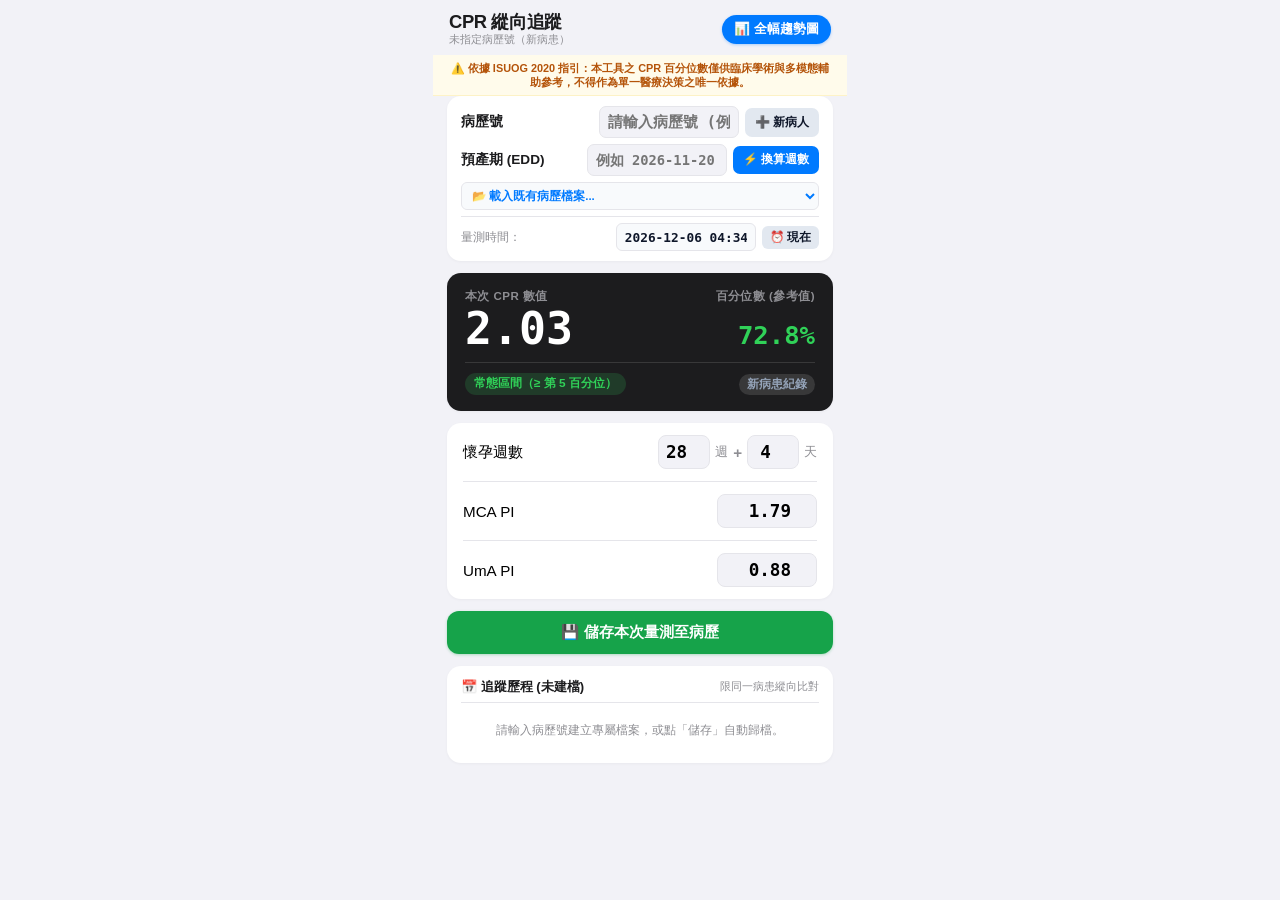
==== index.html @ 987f01dd "feat(core): v0.3.2 完成 Codex QC 重大修復、135 項單元測試、獨立 bundle 與預產期換算防護" ====
<!DOCTYPE html>
<html lang="zh-TW">
<head>
  <meta charset="UTF-8" />
  <meta name="viewport" content="width=device-width, initial-scale=1.0, maximum-scale=1.0, user-scalable=no, viewport-fit=cover" />
  <title>胎兒 CPR 縱向追蹤計算器</title>
  <link rel="stylesheet" href="styles.css" />
</head>
<body class="mode-portrait">
  <!-- 即時 Toast 提示彈窗 (支援各裝置與無阻斷視覺回饋) -->
  <div id="app-toast" class="app-toast hidden"></div>

  <!-- =========================================================================
       模式一：直屏模式 (Portrait Mode) - 嚴格病患隔離、單手輸入與歷程清單
       ========================================================================= -->
  <div id="container-portrait" class="view-container portrait-view">
    <!-- 頂部導航列 -->
    <header class="ios-nav-bar">
      <div class="nav-content">
        <div>
          <h1 class="nav-title">CPR 縱向追蹤</h1>
          <span class="nav-patient-indicator" id="nav-patient-indicator">未指定病歷號（新病患）</span>
        </div>
        <button type="button" id="btn-toggle-to-chart" class="nav-chart-btn" title="查看全螢幕多點趨勢圖表">
          📊 全幅趨勢圖
        </button>
      </div>
    </header>

    <!-- 臨床研究用途與多模態評估聲明 (ISUOG 2020 FGR Guideline) -->
    <div class="clinical-disclaimer-banner">
      ⚠️ 依據 ISUOG 2020 指引：本工具之 CPR 百分位數僅供臨床學術與多模態輔助參考，不得作為單一醫療決策之唯一依據。
    </div>

    <main class="portrait-body">
      <!-- 1. 病歷號管理與預產期 (Patient Profile Card) -->
      <section class="ios-card patient-card">
        <div class="patient-row">
          <label class="patient-label" for="input-patient-mrn">病歷號</label>
          <div class="patient-input-wrap">
            <input type="text" id="input-patient-mrn" value="" placeholder="請輸入病歷號 (例如 A1234)" class="mrn-input" autocomplete="off" />
            <button type="button" id="btn-new-patient" class="btn-new-patient-action" title="建立新病患 / 清空欄位">
              ➕ 新病人
            </button>
          </div>
        </div>
        <div id="notice-patient" class="field-error-msg hidden" style="color: #0284c7; padding: 4px 6px; font-weight: 500;"></div>

        <!-- 預產期 (EDD / EDC) -->
        <div class="patient-row">
          <label class="patient-label" for="input-patient-edd">預產期 (EDD)</label>
          <div class="patient-input-wrap">
            <input type="text" id="input-patient-edd" placeholder="例如 2026-11-20 或 11/20" class="edd-input" autocomplete="off" />
            <button type="button" id="btn-calc-ga" class="btn-calc-ga-action" title="由預產期立即換算週數">⚡ 換算週數</button>
          </div>
        </div>

        <div class="patient-switch-row">
          <select id="select-recent-patients" class="recent-select-full" title="載入既有病患歷史檔案">
            <option value="">📂 載入既有病歷檔案...</option>
          </select>
        </div>

        <div class="patient-time-row">
          <label class="time-label" for="input-measurement-time">量測時間：</label>
          <div class="time-input-wrap">
            <input type="text" id="input-measurement-time" value="" placeholder="YYYY-MM-DD HH:mm" class="time-input" />
            <button type="button" id="btn-now-time" class="btn-time-now" title="填入當前時間">⏰ 現在</button>
          </div>
        </div>
      </section>

      <!-- 2. 當次 CPR 核心結果大卡片 (嚴格限「同病患」比對) -->
      <section class="ios-card result-hero-card">
        <div class="hero-cpr-header">
          <span class="hero-label">本次 CPR 數值</span>
          <span class="hero-label">百分位數 (參考值)</span>
        </div>

        <div class="hero-numbers-row">
          <div class="hero-cpr-val" id="display-cpr-num">2.03</div>
          <div class="hero-centile-val" id="display-cpr-centile">72.8%</div>
        </div>

        <div class="hero-footer-row">
          <span id="display-cpr-status-badge" class="ios-badge badge-normal">
            常態區間 (≥ 第 5 百分位)
          </span>
          <!-- 嚴格同病患歷史比對徽章 -->
          <span id="display-trend-badge" class="trend-badge badge-stable">
            新病患（無對比）
          </span>
        </div>
      </section>

      <!-- 3. 單手 3 欄輸入格 (Fail-Closed 嚴格驗證) -->
      <section class="ios-card inputs-card">
        <!-- 懷孕週數 -->
        <div class="ios-list-row">
          <div class="ga-label-wrap">
            <label class="row-label">懷孕週數</label>
            <span id="ga-auto-badge" class="ga-auto-badge hidden">由預產期推算</span>
            <span id="error-ga" class="field-error-msg hidden"></span>
          </div>
          <div class="ga-input-cluster">
            <input type="number" id="input-ga-weeks" value="28" min="20" max="42" step="1" inputmode="numeric" class="ga-num-input" />
            <span class="ga-unit">週</span>
            <span class="ga-plus">+</span>
            <input type="number" id="input-ga-days" value="4" min="0" max="6" step="1" inputmode="numeric" class="ga-num-input" />
            <span class="ga-unit">天</span>
          </div>
        </div>

        <!-- MCA PI -->
        <div class="ios-list-row">
          <div class="ga-label-wrap">
            <label class="row-label" for="input-mca-pi">MCA PI</label>
            <span id="error-mca" class="field-error-msg hidden"></span>
          </div>
          <input type="number" id="input-mca-pi" value="1.79" step="0.01" min="0.1" max="5.0" inputmode="decimal" class="row-single-input" placeholder="例如 1.79" />
        </div>

        <!-- UmA PI -->
        <div class="ios-list-row last-row">
          <div class="ga-label-wrap">
            <label class="row-label" for="input-uma-pi">UmA PI</label>
            <span id="error-uma" class="field-error-msg hidden"></span>
          </div>
          <input type="number" id="input-uma-pi" value="0.88" step="0.01" min="0.1" max="5.0" inputmode="decimal" class="row-single-input" placeholder="例如 0.88" />
        </div>
      </section>

      <!-- 4. 儲存按鈕組 -->
      <div class="action-btn-group">
        <button type="button" id="btn-save-measurement" class="btn-save-record">
          💾 儲存本次量測至病歷
        </button>
      </div>

      <!-- 5. 該病患歷史追蹤歷程 (Timeline History) -->
      <section class="ios-card history-card" id="card-history">
        <div class="history-header">
          <span class="history-title" id="history-header-title">📅 追蹤歷程 (0 次測量)</span>
          <span class="history-sub">限同一病患縱向比對</span>
        </div>
        <div id="history-list-mount" class="history-list">
          <div class="history-empty">目前為新病患，尚未有已儲存紀錄。</div>
        </div>
      </section>
    </main>
  </div>

  <!-- =========================================================================
       模式二：橫屏模式 (Landscape Mode) - 全幅多時點 CPR 趨勢折線圖
       ========================================================================= -->
  <div id="container-landscape" class="view-container landscape-view">
    <!-- 橫屏頂部控制列 -->
    <header class="landscape-header">
      <div class="ls-patient-badge">
        <span class="ls-dot-indicator" id="ls-status-dot"></span>
        <span id="ls-patient-summary">單次測量落點</span>
      </div>

      <div class="ls-trend-summary" id="ls-trend-text">
        單次測量模式
      </div>

      <button type="button" id="btn-back-to-input" class="ls-back-btn">
        ↺ 返回輸入
      </button>
    </header>

    <!-- 橫屏全螢幕多時點趨勢圖表畫布 -->
    <div id="landscape-chart-mount" class="landscape-chart-container"></div>
  </div>

  <!-- =========================================================================
       iOS 鍵盤專屬工具列 (Keyboard Accessory Toolbar)
       ========================================================================= -->
  <div id="ios-kb-toolbar" class="ios-kb-toolbar hidden">
    <div class="kb-toolbar-left">
      <span class="kb-current-label" id="kb-current-label">輸入中...</span>
    </div>
    <div class="kb-toolbar-right">
      <button type="button" id="btn-kb-next" class="kb-action-btn">下一格 ➔</button>
      <button type="button" id="btn-kb-done" class="kb-done-btn">完成 ✕</button>
    </div>
  </div>

  <!-- 獨立自包含腳本 (免除 file:// 協定下的 WebKit CORS 限制，保證按鈕與事件 100% 響應) -->
  <script src="app.bundle.js"></script>
</body>
</html>
---- styles.css ----
/* ==========================================================================
   v0.3 Stylesheet: Longitudinal Tracking (Patient MRN + Trajectory Trendline)
   Apple iOS Inset Grouped design system + Medical Ultrasound Dark Mode
   ========================================================================== */

:root {
  --ios-bg: #f2f2f7;
  --ios-card-bg: #ffffff;
  --ios-separator: #e5e5ea;
  --ios-text-primary: #000000;
  --ios-text-secondary: #8e8e93;
  --ios-blue: #007aff;
  --ios-green: #34c759;
  --ios-red: #ff3b30;
  --ios-amber: #ff9500;
  --ios-font: -apple-system, BlinkMacSystemFont, "SF Pro Text", "PingFang TC", "Helvetica Neue", sans-serif;
  --ios-mono: "SF Mono", ui-monospace, Menlo, Monaco, monospace;
}

*, *::before, *::after {
  box-sizing: border-box;
  margin: 0;
  padding: 0;
  -webkit-tap-highlight-color: transparent;
}

html, body {
  width: 100%;
  height: 100%;
  font-family: var(--ios-font);
  -webkit-font-smoothing: antialiased;
}

/* 模式控制 */
body.mode-portrait {
  background-color: var(--ios-bg);
  color: var(--ios-text-primary);
  overflow-y: auto;
}

body.mode-portrait .portrait-view {
  display: flex;
}

body.mode-portrait .landscape-view {
  display: none !important;
}

body.mode-landscape {
  background-color: #000000;
  color: #ffffff;
  overflow: hidden;
}

body.mode-landscape .portrait-view {
  display: none !important;
}

body.mode-landscape .landscape-view {
  display: flex;
}

@media (orientation: landscape) and (max-height: 520px) {
  .portrait-view {
    display: none !important;
  }
  .landscape-view {
    display: flex !important;
  }
  body {
    background-color: #000000 !important;
    overflow: hidden !important;
  }
}

/* ==========================================================================
   直屏模式 (Portrait View)
   ========================================================================= */

.portrait-view {
  width: 100%;
  max-width: 414px;
  margin: 0 auto;
  min-height: 100vh;
  flex-direction: column;
  padding-bottom: 36px;
}

.ios-nav-bar {
  padding: 12px 16px 8px;
  background-color: var(--ios-bg);
  flex-shrink: 0;
}

.nav-content {
  display: flex;
  align-items: center;
  justify-content: space-between;
}

.nav-title {
  font-size: 1.15rem;
  font-weight: 700;
  letter-spacing: -0.02em;
  color: #1c1c1e;
  line-height: 1.1;
}

.nav-patient-indicator {
  font-size: 0.68rem;
  display: block;
  margin-top: 1px;
}

.nav-patient-indicator.text-muted {
  color: #8e8e93;
}

.nav-patient-indicator.text-active {
  color: #007aff;
  font-weight: 700;
}

.nav-chart-btn {
  background: #007aff;
  color: #ffffff;
  font-size: 0.8rem;
  font-weight: 600;
  padding: 6px 12px;
  border-radius: 9999px;
  border: none;
  cursor: pointer;
  box-shadow: 0 1px 3px rgba(0, 122, 255, 0.3);
}

.portrait-body {
  flex: 1;
  padding: 0 14px 20px;
  display: flex;
  flex-direction: column;
  gap: 12px;
}

.ios-card {
  background: var(--ios-card-bg);
  border-radius: 14px;
  box-shadow: 0 1px 3px rgba(0, 0, 0, 0.04);
  overflow: hidden;
}

/* 1. 病歷號與時間卡片 */
.patient-card {
  padding: 10px 14px;
  display: flex;
  flex-direction: column;
  gap: 6px;
}

.patient-row {
  display: flex;
  align-items: center;
  justify-content: space-between;
  gap: 8px;
}

.patient-label {
  font-size: 0.85rem;
  font-weight: 600;
  color: #1c1c1e;
  white-space: nowrap;
}

.patient-input-wrap {
  display: flex;
  align-items: center;
  gap: 6px;
  flex: 1;
  justify-content: flex-end;
}

.mrn-input {
  flex: 1;
  max-width: 140px;
  height: 32px;
  padding: 0 8px;
  font-size: 0.95rem;
  font-weight: 700;
  font-family: var(--ios-mono);
  background: #f2f2f7;
  border: 1px solid var(--ios-separator);
  border-radius: 7px;
  color: #000000;
  text-transform: uppercase;
}

.edd-input {
  width: 140px;
  height: 32px;
  padding: 0 8px;
  font-size: 0.86rem;
  font-weight: 600;
  font-family: var(--ios-mono);
  background: #f2f2f7;
  border: 1px solid var(--ios-separator);
  border-radius: 7px;
  color: #0f172a;
}

.edd-input:focus {
  outline: none;
  background: #ffffff;
  border-color: var(--ios-blue);
}

.btn-new-patient-action {
  background: #e2e8f0;
  border: none;
  color: #0f172a;
  font-size: 0.76rem;
  font-weight: 700;
  padding: 6px 10px;
  border-radius: 7px;
  cursor: pointer;
  white-space: nowrap;
}

.btn-new-patient-action:hover {
  background: #cbd5e1;
}

.btn-calc-ga-action {
  background: var(--ios-blue);
  color: #ffffff;
  border: none;
  font-size: 0.74rem;
  font-weight: 700;
  padding: 6px 10px;
  border-radius: 7px;
  cursor: pointer;
  white-space: nowrap;
}

.btn-calc-ga-action:hover {
  background: #0062cc;
}

.patient-switch-row {
  display: flex;
  width: 100%;
}

.recent-select-full {
  width: 100%;
  height: 28px;
  padding: 0 6px;
  font-size: 0.72rem;
  font-weight: 600;
  background: #f8fafc;
  border: 1px solid var(--ios-separator);
  border-radius: 6px;
  color: #007aff;
  cursor: pointer;
}

.patient-time-row {
  display: flex;
  align-items: center;
  justify-content: space-between;
  font-size: 0.75rem;
  color: var(--ios-text-secondary);
  border-top: 0.5px solid var(--ios-separator);
  padding-top: 6px;
  gap: 8px;
}

.time-input-wrap {
  display: flex;
  align-items: center;
  gap: 6px;
}

.time-input {
  width: 140px;
  height: 28px;
  padding: 0 8px;
  font-size: 0.8rem;
  font-weight: 600;
  font-family: var(--ios-mono);
  background: #f8fafc;
  border: 1px solid var(--ios-separator);
  border-radius: 6px;
  color: #0f172a;
}

.time-input:focus {
  outline: none;
  background: #ffffff;
  border-color: var(--ios-blue);
}

.btn-time-now {
  background: #e2e8f0;
  border: none;
  color: #0f172a;
  font-size: 0.72rem;
  font-weight: 700;
  padding: 4px 8px;
  border-radius: 6px;
  cursor: pointer;
}

.btn-time-now:hover {
  background: #cbd5e1;
}

/* 2. CPR 結果大卡片 */
.result-hero-card {
  background: #1c1c1e;
  color: #ffffff;
  padding: 16px 18px;
}

.hero-cpr-header {
  display: flex;
  justify-content: space-between;
  margin-bottom: 3px;
}

.hero-label {
  font-size: 0.72rem;
  text-transform: uppercase;
  color: #8e8e93;
  font-weight: 600;
  letter-spacing: 0.04em;
}

.hero-numbers-row {
  display: flex;
  justify-content: space-between;
  align-items: baseline;
}

.hero-cpr-val {
  font-size: 2.8rem;
  font-weight: 800;
  font-family: var(--ios-mono);
  line-height: 1.0;
  color: #ffffff;
}

.hero-centile-val {
  font-size: 1.6rem;
  font-weight: 700;
  font-family: var(--ios-mono);
  color: #30d158;
}

.hero-footer-row {
  display: flex;
  align-items: center;
  justify-content: space-between;
  margin-top: 10px;
  padding-top: 10px;
  border-top: 1px solid rgba(255, 255, 255, 0.12);
}

.ios-badge {
  font-size: 0.74rem;
  font-weight: 700;
  padding: 3px 9px;
  border-radius: 9999px;
  display: inline-flex;
  align-items: center;
  gap: 4px;
}

.badge-normal {
  background: rgba(52, 199, 89, 0.18);
  color: #30d158;
}

.badge-abnormal {
  background: rgba(255, 69, 58, 0.22);
  color: #ff453a;
}

/* 趨勢分析徽章 */
.trend-badge {
  font-size: 0.72rem;
  font-weight: 700;
  padding: 3px 8px;
  border-radius: 9999px;
  display: inline-flex;
  align-items: center;
  gap: 4px;
}

.badge-stable {
  background: rgba(255, 255, 255, 0.12);
  color: #94a3b8;
}

.badge-up {
  background: rgba(56, 189, 248, 0.2);
  color: #38bdf8;
}

.badge-warning {
  background: rgba(255, 149, 0, 0.2);
  color: #ff9f0a;
}

.badge-danger {
  background: rgba(255, 69, 58, 0.3);
  color: #ff453a;
}

/* 3. 單手輸入列表 */
.inputs-card {
  padding: 0 16px;
}

.ios-list-row {
  display: flex;
  align-items: center;
  justify-content: space-between;
  padding: 12px 0;
  border-bottom: 0.5px solid var(--ios-separator);
  min-height: 48px;
}

.ios-list-row.last-row {
  border-bottom: none;
}

.ga-label-wrap {
  display: flex;
  flex-direction: column;
  gap: 2px;
  flex: 1;
}

.row-label {
  font-size: 0.95rem;
  font-weight: 500;
  color: #000000;
}

.ga-auto-badge {
  font-size: 0.68rem;
  font-weight: 700;
  color: var(--ios-blue);
  font-family: var(--ios-mono);
}

.ga-auto-badge.hidden {
  display: none !important;
}

.ga-input-cluster {
  display: flex;
  align-items: center;
  gap: 5px;
}

.ga-num-input {
  width: 52px;
  height: 34px;
  text-align: center;
  font-size: 1.1rem;
  font-weight: 700;
  font-family: var(--ios-mono);
  background: #f2f2f7;
  border: 1px solid var(--ios-separator);
  border-radius: 8px;
  color: #000000;
}

.ga-unit {
  font-size: 0.82rem;
  color: var(--ios-text-secondary);
}

.ga-plus {
  font-size: 0.95rem;
  font-weight: 700;
  color: var(--ios-text-secondary);
}

.row-single-input {
  width: 100px;
  height: 34px;
  text-align: right;
  padding: 0 10px;
  font-size: 1.1rem;
  font-weight: 700;
  font-family: var(--ios-mono);
  background: #f2f2f7;
  border: 1px solid var(--ios-separator);
  border-radius: 8px;
  color: #000000;
}

.ga-num-input:focus,
.row-single-input:focus,
.mrn-input:focus {
  outline: none;
  background: #ffffff;
  border-color: var(--ios-blue);
  box-shadow: 0 0 0 2px rgba(0, 122, 255, 0.25);
}

/* 4. 儲存按鈕組 */
.action-btn-group {
  display: flex;
  gap: 8px;
}

.btn-save-record {
  flex: 1;
  padding: 12px;
  background: #16a34a;
  color: #ffffff;
  font-size: 0.92rem;
  font-weight: 700;
  border: none;
  border-radius: 12px;
  cursor: pointer;
  transition: background 0.15s;
  box-shadow: 0 1px 3px rgba(22, 163, 74, 0.3);
}

.btn-save-record:hover {
  background: #15803d;
}

/* 5. 歷程紀錄卡片 */
.history-card {
  padding: 12px 14px;
}

.history-header {
  display: flex;
  justify-content: space-between;
  align-items: center;
  margin-bottom: 8px;
  border-bottom: 0.5px solid var(--ios-separator);
  padding-bottom: 6px;
}

.history-title {
  font-size: 0.82rem;
  font-weight: 700;
  color: #1c1c1e;
}

.history-sub {
  font-size: 0.68rem;
  color: var(--ios-text-secondary);
}

.history-list {
  display: flex;
  flex-direction: column;
  gap: 6px;
}

.history-empty {
  font-size: 0.74rem;
  color: var(--ios-text-secondary);
  text-align: center;
  padding: 12px 0;
}

.history-item {
  display: flex;
  align-items: center;
  justify-content: space-between;
  background: #f8fafc;
  padding: 8px 10px;
  border-radius: 8px;
  border: 1px solid var(--ios-separator);
}

.history-item-left {
  display: flex;
  flex-direction: column;
  gap: 2px;
}

.history-badge {
  font-size: 0.66rem;
  font-weight: 700;
  padding: 1px 5px;
  border-radius: 4px;
  width: fit-content;
}

.history-ga {
  font-size: 0.85rem;
  font-weight: 700;
  color: #0f172a;
  font-family: var(--ios-mono);
}

.history-time {
  font-size: 0.65rem;
  color: #94a3b8;
}

.history-item-right {
  display: flex;
  align-items: center;
  gap: 8px;
}

.history-cpr {
  font-size: 0.85rem;
  font-family: var(--ios-mono);
}

.history-centile {
  font-size: 0.82rem;
  font-weight: 700;
  font-family: var(--ios-mono);
}

.text-rose {
  color: #ff3b30;
}

.text-emerald {
  color: #34c759;
}

.btn-del-rec {
  background: none;
  border: none;
  color: #94a3b8;
  font-size: 0.85rem;
  cursor: pointer;
  padding: 2px 4px;
}

.btn-del-rec:hover {
  color: #ff3b30;
}

/* ==========================================================================
   橫屏模式 (Landscape View) - 全幅多時點趨勢折線圖
   ========================================================================= */

.landscape-view {
  width: 100%;
  height: 100vh;
  flex-direction: column;
  background-color: #050811;
  padding: 8px 14px 10px;
}

.landscape-header {
  display: flex;
  align-items: center;
  justify-content: space-between;
  padding-bottom: 6px;
  flex-shrink: 0;
  border-bottom: 1px solid #1e293b;
}

.ls-patient-badge {
  display: flex;
  align-items: center;
  gap: 6px;
  font-size: 0.85rem;
  font-weight: 700;
  font-family: var(--ios-mono);
  color: #ffffff;
  background: #1e293b;
  padding: 4px 10px;
  border-radius: 9999px;
}

.ls-dot-indicator {
  width: 8px;
  height: 8px;
  border-radius: 50%;
}

.dot-normal {
  background: #34c759;
  box-shadow: 0 0 6px #34c759;
}

.dot-abnormal {
  background: #ff3b30;
  box-shadow: 0 0 6px #ff3b30;
}

.ls-trend-summary {
  font-size: 0.8rem;
  color: #cbd5e1;
  font-family: var(--ios-mono);
}

.ls-back-btn {
  background: #1e293b;
  color: #38bdf8;
  border: 1px solid #334155;
  font-size: 0.78rem;
  font-weight: 600;
  padding: 5px 12px;
  border-radius: 8px;
  cursor: pointer;
}

.landscape-chart-container {
  flex: 1;
  display: flex;
  align-items: center;
  justify-content: center;
  min-height: 0;
  position: relative;
  touch-action: none;
}

.ls-svg {
  width: 100%;
  height: 100%;
  max-height: 90vh;
  cursor: crosshair;
}

/* ==========================================================================
   iOS 鍵盤專屬工具列 (浮動在鍵盤上方)
   ========================================================================== */
.ios-kb-toolbar {
  position: fixed;
  bottom: 0;
  left: 50%;
  transform: translateX(-50%);
  width: 100%;
  max-width: 414px;
  background: rgba(248, 250, 252, 0.96);
  backdrop-filter: blur(12px);
  -webkit-backdrop-filter: blur(12px);
  border-top: 1px solid var(--ios-separator);
  padding: 8px 14px;
  display: flex;
  align-items: center;
  justify-content: space-between;
  z-index: 999;
  box-shadow: 0 -2px 10px rgba(0, 0, 0, 0.08);
}

.ios-kb-toolbar.hidden {
  display: none !important;
}

.kb-current-label {
  font-size: 0.78rem;
  font-weight: 600;
  color: #64748b;
}

.kb-toolbar-right {
  display: flex;
  align-items: center;
  gap: 8px;
}

.kb-action-btn {
  background: #e2e8f0;
  color: #0f172a;
  font-size: 0.8rem;
  font-weight: 600;
  padding: 6px 12px;
  border-radius: 8px;
  border: none;
  cursor: pointer;
}

.kb-done-btn {
  background: var(--ios-blue);
  color: #ffffff;
  font-size: 0.8rem;
  font-weight: 700;
  padding: 6px 14px;
  border-radius: 8px;
  border: none;
  cursor: pointer;
}

/* 臨床研究用途聲明警示橫幅 (ISUOG 2020) */
.clinical-disclaimer-banner {
  background: #fffbeb;
  border-bottom: 1px solid #fef3c7;
  color: #b45309;
  font-size: 0.68rem;
  font-weight: 600;
  padding: 6px 14px;
  text-align: center;
  line-height: 1.3;
}

/* Fail-Closed 輸入錯誤警示樣式 */
.input-error {
  border-color: #ef4444 !important;
  background-color: #fef2f2 !important;
}

.field-error-msg {
  font-size: 0.72rem;
  color: #ef4444;
  font-weight: 600;
  margin-top: 3px;
  display: block;
}

.field-error-msg.hidden {
  display: none !important;
}

.btn-save:disabled,
.btn-save.btn-disabled {
  background: #94a3b8 !important;
  cursor: not-allowed !important;
  opacity: 0.6;
}

/* 展開詳細稽核紀錄面板 */
.record-detail-panel {
  background: #f8fafc;
  border: 1px dashed #cbd5e1;
  border-radius: 6px;
  padding: 8px 10px;
  margin-top: 6px;
  font-size: 0.72rem;
  color: #475569;
  display: flex;
  flex-direction: column;
  gap: 4px;
}

.record-detail-panel.hidden {
  display: none !important;
}

.btn-detail-toggle {
  background: none;
  border: none;
  color: #0284c7;
  font-size: 0.72rem;
  cursor: pointer;
  padding: 0;
  text-decoration: underline;
}

/* 即時 Toast 提示彈窗 (支援免阻斷視窗之直覺視覺回饋) */
.app-toast {
  position: fixed;
  top: 18px;
  left: 50%;
  transform: translateX(-50%);
  background: #0f172a;
  color: #ffffff;
  padding: 10px 20px;
  border-radius: 30px;
  font-size: 0.82rem;
  font-weight: 700;
  z-index: 10000;
  box-shadow: 0 10px 25px rgba(0, 0, 0, 0.3);
  display: flex;
  align-items: center;
  gap: 8px;
  transition: all 0.25s ease-in-out;
  pointer-events: none;
  max-width: 90%;
  text-align: center;
}

.app-toast.hidden {
  opacity: 0;
  transform: translate(-50%, -20px);
  pointer-events: none;
  display: none !important;
}

.app-toast.toast-success {
  background: #065f46;
  color: #ecfdf5;
  border: 1px solid #34d399;
}

.app-toast.toast-error {
  background: #991b1b;
  color: #fff1f2;
  border: 1px solid #f87171;
}

/* 換算成功時之輸入框閃爍高亮 */
@keyframes flashHighlight {
  0% { box-shadow: 0 0 0 0 rgba(34, 197, 94, 0.8); border-color: #22c55e; }
  50% { box-shadow: 0 0 0 6px rgba(34, 197, 94, 0.3); border-color: #22c55e; background-color: #f0fdf4; }
  100% { box-shadow: 0 0 0 0 rgba(34, 197, 94, 0); border-color: inherit; }
}

.highlight-flash {
  animation: flashHighlight 1.2s ease-out;
}
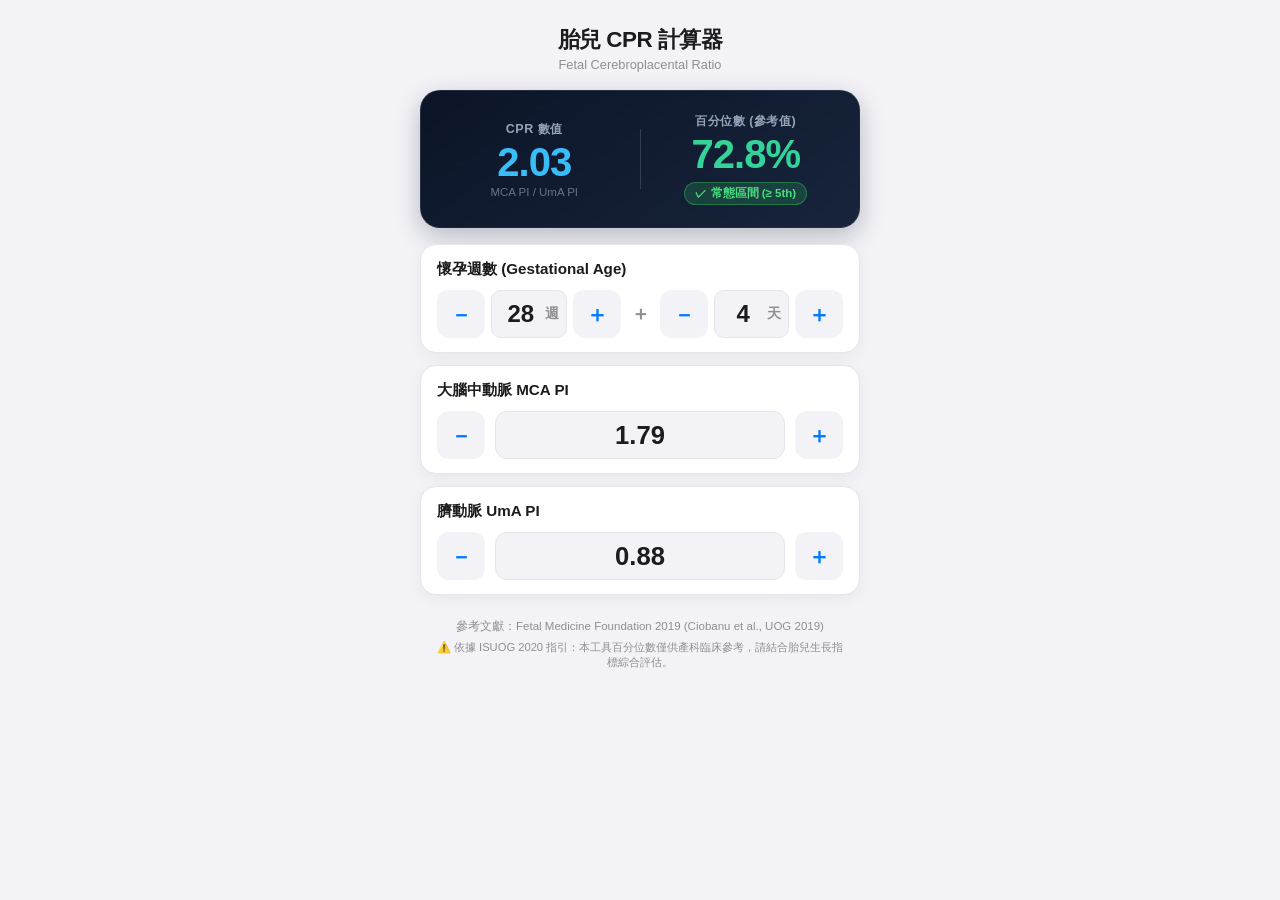
==== commit 654004d5: "feat(ios-minimal): 建立 iPhone 極簡版多普勒計算器（僅3輸入+雙輸出，移除病患儲存，支援觸控Stepper）" ====
--- a/index.html
+++ b/index.html
@@ -3,191 +3,107 @@
 <head>
   <meta charset="UTF-8" />
   <meta name="viewport" content="width=device-width, initial-scale=1.0, maximum-scale=1.0, user-scalable=no, viewport-fit=cover" />
-  <title>胎兒 CPR 縱向追蹤計算器</title>
+  <title>胎兒多普勒 CPR 計算器</title>
   <link rel="stylesheet" href="styles.css" />
 </head>
-<body class="mode-portrait">
-  <!-- 即時 Toast 提示彈窗 (支援各裝置與無阻斷視覺回饋) -->
-  <div id="app-toast" class="app-toast hidden"></div>
+<body class="ios-app-body">
 
-  <!-- =========================================================================
-       模式一：直屏模式 (Portrait Mode) - 嚴格病患隔離、單手輸入與歷程清單
-       ========================================================================= -->
-  <div id="container-portrait" class="view-container portrait-view">
-    <!-- 頂部導航列 -->
-    <header class="ios-nav-bar">
-      <div class="nav-content">
-        <div>
-          <h1 class="nav-title">CPR 縱向追蹤</h1>
-          <span class="nav-patient-indicator" id="nav-patient-indicator">未指定病歷號（新病患）</span>
-        </div>
-        <button type="button" id="btn-toggle-to-chart" class="nav-chart-btn" title="查看全螢幕多點趨勢圖表">
-          📊 全幅趨勢圖
-        </button>
-      </div>
+  <div class="app-container">
+    <!-- 頂部標題列 (iOS Navigation Bar) -->
+    <header class="ios-nav-header">
+      <h1 class="nav-title">胎兒 CPR 計算器</h1>
+      <span class="nav-subtitle">Fetal Cerebroplacental Ratio</span>
     </header>
 
-    <!-- 臨床研究用途與多模態評估聲明 (ISUOG 2020 FGR Guideline) -->
-    <div class="clinical-disclaimer-banner">
-      ⚠️ 依據 ISUOG 2020 指引：本工具之 CPR 百分位數僅供臨床學術與多模態輔助參考，不得作為單一醫療決策之唯一依據。
-    </div>
+    <!-- 1. 核心結果雙輸出卡片 (CPR 數值 ＆ 百分位數 %) -->
+    <section class="result-card">
+      <div class="result-col">
+        <span class="result-label">CPR 數值</span>
+        <div class="result-value" id="res-cpr-val">2.03</div>
+        <span class="result-formula">MCA PI / UmA PI</span>
+      </div>
 
-    <main class="portrait-body">
-      <!-- 1. 病歷號管理與預產期 (Patient Profile Card) -->
-      <section class="ios-card patient-card">
-        <div class="patient-row">
-          <label class="patient-label" for="input-patient-mrn">病歷號</label>
-          <div class="patient-input-wrap">
-            <input type="text" id="input-patient-mrn" value="" placeholder="請輸入病歷號 (例如 A1234)" class="mrn-input" autocomplete="off" />
-            <button type="button" id="btn-new-patient" class="btn-new-patient-action" title="建立新病患 / 清空欄位">
-              ➕ 新病人
-            </button>
+      <div class="result-divider"></div>
+
+      <div class="result-col">
+        <span class="result-label">百分位數 (參考值)</span>
+        <div class="result-value" id="res-centile-val">72.8%</div>
+        <span id="res-status-badge" class="status-badge badge-normal">常態區間 (≥ 5th)</span>
+      </div>
+    </section>
+
+    <!-- 2. 極簡 3 欄輸入卡片 -->
+    <main class="inputs-container">
+
+      <!-- 輸入項一：懷孕週數 (週 + 天) -->
+      <div class="input-card">
+        <div class="input-card-header">
+          <label class="input-title">懷孕週數 (Gestational Age)</label>
+          <span id="ga-feedback" class="feedback-text"></span>
+        </div>
+        
+        <div class="ga-stepper-row">
+          <!-- 週數控制 -->
+          <div class="ga-subgroup">
+            <button type="button" class="btn-step" id="btn-weeks-minus" aria-label="週數減一">－</button>
+            <div class="input-unit-wrap">
+              <input type="number" id="input-weeks" value="28" min="20" max="42" step="1" inputmode="numeric" class="num-input" />
+              <span class="unit-text">週</span>
+            </div>
+            <button type="button" class="btn-step" id="btn-weeks-plus" aria-label="週數加一">＋</button>
+          </div>
+
+          <span class="ga-sep">＋</span>
+
+          <!-- 天數控制 -->
+          <div class="ga-subgroup ga-days-group">
+            <button type="button" class="btn-step" id="btn-days-minus" aria-label="天數減一">－</button>
+            <div class="input-unit-wrap">
+              <input type="number" id="input-days" value="4" min="0" max="6" step="1" inputmode="numeric" class="num-input" />
+              <span class="unit-text">天</span>
+            </div>
+            <button type="button" class="btn-step" id="btn-days-plus" aria-label="天數加一">＋</button>
           </div>
         </div>
-        <div id="notice-patient" class="field-error-msg hidden" style="color: #0284c7; padding: 4px 6px; font-weight: 500;"></div>
-
-        <!-- 預產期 (EDD / EDC) -->
-        <div class="patient-row">
-          <label class="patient-label" for="input-patient-edd">預產期 (EDD)</label>
-          <div class="patient-input-wrap">
-            <input type="text" id="input-patient-edd" placeholder="例如 2026-11-20 或 11/20" class="edd-input" autocomplete="off" />
-            <button type="button" id="btn-calc-ga" class="btn-calc-ga-action" title="由預產期立即換算週數">⚡ 換算週數</button>
-          </div>
-        </div>
-
-        <div class="patient-switch-row">
-          <select id="select-recent-patients" class="recent-select-full" title="載入既有病患歷史檔案">
-            <option value="">📂 載入既有病歷檔案...</option>
-          </select>
-        </div>
-
-        <div class="patient-time-row">
-          <label class="time-label" for="input-measurement-time">量測時間：</label>
-          <div class="time-input-wrap">
-            <input type="text" id="input-measurement-time" value="" placeholder="YYYY-MM-DD HH:mm" class="time-input" />
-            <button type="button" id="btn-now-time" class="btn-time-now" title="填入當前時間">⏰ 現在</button>
-          </div>
-        </div>
-      </section>
-
-      <!-- 2. 當次 CPR 核心結果大卡片 (嚴格限「同病患」比對) -->
-      <section class="ios-card result-hero-card">
-        <div class="hero-cpr-header">
-          <span class="hero-label">本次 CPR 數值</span>
-          <span class="hero-label">百分位數 (參考值)</span>
-        </div>
-
-        <div class="hero-numbers-row">
-          <div class="hero-cpr-val" id="display-cpr-num">2.03</div>
-          <div class="hero-centile-val" id="display-cpr-centile">72.8%</div>
-        </div>
-
-        <div class="hero-footer-row">
-          <span id="display-cpr-status-badge" class="ios-badge badge-normal">
-            常態區間 (≥ 第 5 百分位)
-          </span>
-          <!-- 嚴格同病患歷史比對徽章 -->
-          <span id="display-trend-badge" class="trend-badge badge-stable">
-            新病患（無對比）
-          </span>
-        </div>
-      </section>
-
-      <!-- 3. 單手 3 欄輸入格 (Fail-Closed 嚴格驗證) -->
-      <section class="ios-card inputs-card">
-        <!-- 懷孕週數 -->
-        <div class="ios-list-row">
-          <div class="ga-label-wrap">
-            <label class="row-label">懷孕週數</label>
-            <span id="ga-auto-badge" class="ga-auto-badge hidden">由預產期推算</span>
-            <span id="error-ga" class="field-error-msg hidden"></span>
-          </div>
-          <div class="ga-input-cluster">
-            <input type="number" id="input-ga-weeks" value="28" min="20" max="42" step="1" inputmode="numeric" class="ga-num-input" />
-            <span class="ga-unit">週</span>
-            <span class="ga-plus">+</span>
-            <input type="number" id="input-ga-days" value="4" min="0" max="6" step="1" inputmode="numeric" class="ga-num-input" />
-            <span class="ga-unit">天</span>
-          </div>
-        </div>
-
-        <!-- MCA PI -->
-        <div class="ios-list-row">
-          <div class="ga-label-wrap">
-            <label class="row-label" for="input-mca-pi">MCA PI</label>
-            <span id="error-mca" class="field-error-msg hidden"></span>
-          </div>
-          <input type="number" id="input-mca-pi" value="1.79" step="0.01" min="0.1" max="5.0" inputmode="decimal" class="row-single-input" placeholder="例如 1.79" />
-        </div>
-
-        <!-- UmA PI -->
-        <div class="ios-list-row last-row">
-          <div class="ga-label-wrap">
-            <label class="row-label" for="input-uma-pi">UmA PI</label>
-            <span id="error-uma" class="field-error-msg hidden"></span>
-          </div>
-          <input type="number" id="input-uma-pi" value="0.88" step="0.01" min="0.1" max="5.0" inputmode="decimal" class="row-single-input" placeholder="例如 0.88" />
-        </div>
-      </section>
-
-      <!-- 4. 儲存按鈕組 -->
-      <div class="action-btn-group">
-        <button type="button" id="btn-save-measurement" class="btn-save-record">
-          💾 儲存本次量測至病歷
-        </button>
       </div>
 
-      <!-- 5. 該病患歷史追蹤歷程 (Timeline History) -->
-      <section class="ios-card history-card" id="card-history">
-        <div class="history-header">
-          <span class="history-title" id="history-header-title">📅 追蹤歷程 (0 次測量)</span>
-          <span class="history-sub">限同一病患縱向比對</span>
+      <!-- 輸入項二：MCA PI (大腦中動脈搏動指數) -->
+      <div class="input-card">
+        <div class="input-card-header">
+          <label class="input-title" for="input-mca">大腦中動脈 MCA PI</label>
+          <span id="mca-feedback" class="feedback-text"></span>
         </div>
-        <div id="history-list-mount" class="history-list">
-          <div class="history-empty">目前為新病患，尚未有已儲存紀錄。</div>
+        
+        <div class="stepper-row">
+          <button type="button" class="btn-step" id="btn-mca-minus" aria-label="MCA PI 減 0.05">－</button>
+          <input type="number" id="input-mca" value="1.79" min="0.1" max="5.0" step="0.01" inputmode="decimal" class="num-input-large" placeholder="例如 1.79" />
+          <button type="button" class="btn-step" id="btn-mca-plus" aria-label="MCA PI 加 0.05">＋</button>
         </div>
-      </section>
+      </div>
+
+      <!-- 輸入項三：UmA PI (臍動脈搏動指數) -->
+      <div class="input-card">
+        <div class="input-card-header">
+          <label class="input-title" for="input-uma">臍動脈 UmA PI</label>
+          <span id="uma-feedback" class="feedback-text"></span>
+        </div>
+        
+        <div class="stepper-row">
+          <button type="button" class="btn-step" id="btn-uma-minus" aria-label="UmA PI 減 0.05">－</button>
+          <input type="number" id="input-uma" value="0.88" min="0.1" max="5.0" step="0.01" inputmode="decimal" class="num-input-large" placeholder="例如 0.88" />
+          <button type="button" class="btn-step" id="btn-uma-plus" aria-label="UmA PI 加 0.05">＋</button>
+        </div>
+      </div>
+
     </main>
+
+    <!-- 臨床指引免責與文獻依據 -->
+    <footer class="app-footer">
+      <p class="citation-text">參考文獻：Fetal Medicine Foundation 2019 (Ciobanu et al., UOG 2019)</p>
+      <p class="disclaimer-text">⚠️ 依據 ISUOG 2020 指引：本工具百分位數僅供產科臨床參考，請結合胎兒生長指標綜合評估。</p>
+    </footer>
   </div>
 
-  <!-- =========================================================================
-       模式二：橫屏模式 (Landscape Mode) - 全幅多時點 CPR 趨勢折線圖
-       ========================================================================= -->
-  <div id="container-landscape" class="view-container landscape-view">
-    <!-- 橫屏頂部控制列 -->
-    <header class="landscape-header">
-      <div class="ls-patient-badge">
-        <span class="ls-dot-indicator" id="ls-status-dot"></span>
-        <span id="ls-patient-summary">單次測量落點</span>
-      </div>
-
-      <div class="ls-trend-summary" id="ls-trend-text">
-        單次測量模式
-      </div>
-
-      <button type="button" id="btn-back-to-input" class="ls-back-btn">
-        ↺ 返回輸入
-      </button>
-    </header>
-
-    <!-- 橫屏全螢幕多時點趨勢圖表畫布 -->
-    <div id="landscape-chart-mount" class="landscape-chart-container"></div>
-  </div>
-
-  <!-- =========================================================================
-       iOS 鍵盤專屬工具列 (Keyboard Accessory Toolbar)
-       ========================================================================= -->
-  <div id="ios-kb-toolbar" class="ios-kb-toolbar hidden">
-    <div class="kb-toolbar-left">
-      <span class="kb-current-label" id="kb-current-label">輸入中...</span>
-    </div>
-    <div class="kb-toolbar-right">
-      <button type="button" id="btn-kb-next" class="kb-action-btn">下一格 ➔</button>
-      <button type="button" id="btn-kb-done" class="kb-done-btn">完成 ✕</button>
-    </div>
-  </div>
-
-  <!-- 獨立自包含腳本 (免除 file:// 協定下的 WebKit CORS 限制，保證按鈕與事件 100% 響應) -->
   <script src="app.bundle.js"></script>
 </body>
 </html>
--- a/styles.css
+++ b/styles.css
@@ -1,910 +1,329 @@
-/* ==========================================================================
-   v0.3 Stylesheet: Longitudinal Tracking (Patient MRN + Trajectory Trendline)
-   Apple iOS Inset Grouped design system + Medical Ultrasound Dark Mode
-   ========================================================================== */
+/* =========================================================================
+   極簡版 iPhone 胎兒多普勒 CPR 計算器樣式 (iOS Native HIG Design)
+   ========================================================================= */
 
 :root {
   --ios-bg: #f2f2f7;
-  --ios-card-bg: #ffffff;
-  --ios-separator: #e5e5ea;
-  --ios-text-primary: #000000;
-  --ios-text-secondary: #8e8e93;
+  --ios-card: #ffffff;
+  --ios-card-border: #e5e5ea;
+  --ios-label: #8e8e93;
+  --ios-text: #1c1c1e;
   --ios-blue: #007aff;
   --ios-green: #34c759;
   --ios-red: #ff3b30;
-  --ios-amber: #ff9500;
-  --ios-font: -apple-system, BlinkMacSystemFont, "SF Pro Text", "PingFang TC", "Helvetica Neue", sans-serif;
-  --ios-mono: "SF Mono", ui-monospace, Menlo, Monaco, monospace;
-}
-
-*, *::before, *::after {
+  --ios-orange: #ff9500;
+  --card-shadow: 0 4px 16px rgba(0, 0, 0, 0.05);
+}
+
+@media (prefers-color-scheme: dark) {
+  :root {
+    --ios-bg: #000000;
+    --ios-card: #1c1c1e;
+    --ios-card-border: #2c2c2e;
+    --ios-label: #98989d;
+    --ios-text: #f2f2f7;
+    --card-shadow: 0 4px 16px rgba(0, 0, 0, 0.4);
+  }
+}
+
+* {
   box-sizing: border-box;
+  -webkit-tap-highlight-color: transparent;
   margin: 0;
   padding: 0;
-  -webkit-tap-highlight-color: transparent;
-}
-
-html, body {
+}
+
+body.ios-app-body {
+  font-family: -apple-system, BlinkMacSystemFont, "SF Pro Text", "SF Pro Display", "PingFang TC", "Microsoft JhengHei", sans-serif;
+  background-color: var(--ios-bg);
+  color: var(--ios-text);
+  min-height: 100vh;
+  display: flex;
+  justify-content: center;
+  align-items: flex-start;
+  padding-top: max(16px, env(safe-area-inset-top));
+  padding-bottom: max(24px, env(safe-area-inset-bottom));
+  padding-left: max(16px, env(safe-area-inset-left));
+  padding-right: max(16px, env(safe-area-inset-right));
+  user-select: none;
+  -webkit-user-select: none;
+}
+
+.app-container {
   width: 100%;
-  height: 100%;
-  font-family: var(--ios-font);
-  -webkit-font-smoothing: antialiased;
-}
-
-/* 模式控制 */
-body.mode-portrait {
-  background-color: var(--ios-bg);
-  color: var(--ios-text-primary);
-  overflow-y: auto;
-}
-
-body.mode-portrait .portrait-view {
-  display: flex;
-}
-
-body.mode-portrait .landscape-view {
-  display: none !important;
-}
-
-body.mode-landscape {
-  background-color: #000000;
+  max-width: 440px;
+  display: flex;
+  flex-direction: column;
+  gap: 16px;
+}
+
+/* 頂部標題 */
+.ios-nav-header {
+  text-align: center;
+  padding: 8px 0 2px 0;
+}
+
+.nav-title {
+  font-size: 1.4rem;
+  font-weight: 700;
+  letter-spacing: -0.5px;
+  color: var(--ios-text);
+}
+
+.nav-subtitle {
+  font-size: 0.8rem;
+  color: var(--ios-label);
+  font-weight: 500;
+  display: block;
+  margin-top: 2px;
+}
+
+/* 1. 核心結果雙輸出卡片 */
+.result-card {
+  background: linear-gradient(145deg, #0c1527 0%, #17243c 100%);
+  border-radius: 20px;
+  padding: 22px 16px;
   color: #ffffff;
-  overflow: hidden;
-}
-
-body.mode-landscape .portrait-view {
-  display: none !important;
-}
-
-body.mode-landscape .landscape-view {
-  display: flex;
-}
-
-@media (orientation: landscape) and (max-height: 520px) {
-  .portrait-view {
-    display: none !important;
-  }
-  .landscape-view {
-    display: flex !important;
-  }
-  body {
-    background-color: #000000 !important;
-    overflow: hidden !important;
-  }
-}
-
-/* ==========================================================================
-   直屏模式 (Portrait View)
-   ========================================================================= */
-
-.portrait-view {
-  width: 100%;
-  max-width: 414px;
-  margin: 0 auto;
-  min-height: 100vh;
-  flex-direction: column;
-  padding-bottom: 36px;
-}
-
-.ios-nav-bar {
-  padding: 12px 16px 8px;
-  background-color: var(--ios-bg);
-  flex-shrink: 0;
-}
-
-.nav-content {
   display: flex;
   align-items: center;
   justify-content: space-between;
-}
-
-.nav-title {
-  font-size: 1.15rem;
-  font-weight: 700;
-  letter-spacing: -0.02em;
-  color: #1c1c1e;
-  line-height: 1.1;
-}
-
-.nav-patient-indicator {
-  font-size: 0.68rem;
-  display: block;
-  margin-top: 1px;
-}
-
-.nav-patient-indicator.text-muted {
-  color: #8e8e93;
-}
-
-.nav-patient-indicator.text-active {
-  color: #007aff;
-  font-weight: 700;
-}
-
-.nav-chart-btn {
-  background: #007aff;
-  color: #ffffff;
-  font-size: 0.8rem;
+  box-shadow: 0 8px 24px rgba(12, 21, 39, 0.25);
+  border: 1px solid rgba(255, 255, 255, 0.08);
+}
+
+.result-col {
+  flex: 1;
+  display: flex;
+  flex-direction: column;
+  align-items: center;
+  text-align: center;
+}
+
+.result-divider {
+  width: 1px;
+  height: 60px;
+  background: rgba(255, 255, 255, 0.15);
+  margin: 0 8px;
+}
+
+.result-label {
+  font-size: 0.78rem;
+  color: #94a3b8;
   font-weight: 600;
-  padding: 6px 12px;
-  border-radius: 9999px;
-  border: none;
-  cursor: pointer;
-  box-shadow: 0 1px 3px rgba(0, 122, 255, 0.3);
-}
-
-.portrait-body {
-  flex: 1;
-  padding: 0 14px 20px;
+  text-transform: uppercase;
+  letter-spacing: 0.5px;
+}
+
+.result-value {
+  font-size: 2.5rem;
+  font-weight: 800;
+  font-family: -apple-system, BlinkMacSystemFont, "SF Pro Rounded", "Roboto", sans-serif;
+  letter-spacing: -1px;
+  margin: 4px 0;
+  line-height: 1;
+  color: #38bdf8;
+}
+
+#res-centile-val {
+  color: #34d399;
+}
+
+.result-formula {
+  font-size: 0.72rem;
+  color: #64748b;
+  font-weight: 500;
+}
+
+.status-badge {
+  font-size: 0.72rem;
+  font-weight: 700;
+  padding: 3px 10px;
+  border-radius: 20px;
+  margin-top: 4px;
+  display: inline-block;
+}
+
+.badge-normal {
+  background-color: rgba(52, 199, 89, 0.2);
+  color: #4ade80;
+  border: 1px solid rgba(52, 199, 89, 0.4);
+}
+
+.badge-abnormal {
+  background-color: rgba(255, 59, 48, 0.25);
+  color: #f87171;
+  border: 1px solid rgba(255, 59, 48, 0.4);
+}
+
+.badge-unknown {
+  background-color: rgba(148, 163, 184, 0.2);
+  color: #cbd5e1;
+}
+
+/* 2. 極簡輸入卡片群組 */
+.inputs-container {
   display: flex;
   flex-direction: column;
   gap: 12px;
 }
 
-.ios-card {
-  background: var(--ios-card-bg);
-  border-radius: 14px;
-  box-shadow: 0 1px 3px rgba(0, 0, 0, 0.04);
-  overflow: hidden;
-}
-
-/* 1. 病歷號與時間卡片 */
-.patient-card {
-  padding: 10px 14px;
-  display: flex;
-  flex-direction: column;
-  gap: 6px;
-}
-
-.patient-row {
+.input-card {
+  background-color: var(--ios-card);
+  border-radius: 16px;
+  padding: 14px 16px;
+  border: 1px solid var(--ios-card-border);
+  box-shadow: var(--card-shadow);
+  display: flex;
+  flex-direction: column;
+  gap: 10px;
+}
+
+.input-card-header {
+  display: flex;
+  justify-content: space-between;
+  align-items: center;
+}
+
+.input-title {
+  font-size: 0.95rem;
+  font-weight: 600;
+  color: var(--ios-text);
+}
+
+.feedback-text {
+  font-size: 0.76rem;
+  font-weight: 600;
+  color: var(--ios-red);
+}
+
+/* 懷孕週數 (週 + 天) 橫排控制 */
+.ga-stepper-row {
   display: flex;
   align-items: center;
   justify-content: space-between;
   gap: 8px;
 }
 
-.patient-label {
+.ga-subgroup {
+  flex: 1;
+  display: flex;
+  align-items: center;
+  gap: 6px;
+}
+
+.ga-sep {
+  font-size: 1.2rem;
+  font-weight: 700;
+  color: var(--ios-label);
+  padding: 0 2px;
+}
+
+.input-unit-wrap {
+  flex: 1;
+  display: flex;
+  align-items: center;
+  justify-content: center;
+  background-color: var(--ios-bg);
+  border-radius: 10px;
+  padding: 4px 6px;
+  height: 48px;
+  border: 1px solid var(--ios-card-border);
+}
+
+.num-input {
+  width: 44px;
+  border: none;
+  background: transparent;
+  font-size: 1.5rem;
+  font-weight: 700;
+  text-align: center;
+  color: var(--ios-text);
+  outline: none;
+}
+
+.unit-text {
   font-size: 0.85rem;
   font-weight: 600;
-  color: #1c1c1e;
-  white-space: nowrap;
-}
-
-.patient-input-wrap {
-  display: flex;
-  align-items: center;
+  color: var(--ios-label);
+  margin-left: 2px;
+}
+
+/* MCA / UmA PI Stepper 橫排 */
+.stepper-row {
+  display: flex;
+  align-items: center;
+  gap: 10px;
+}
+
+.num-input-large {
+  flex: 1;
+  height: 48px;
+  background-color: var(--ios-bg);
+  border: 1px solid var(--ios-card-border);
+  border-radius: 12px;
+  font-size: 1.6rem;
+  font-weight: 700;
+  text-align: center;
+  color: var(--ios-text);
+  outline: none;
+}
+
+.num-input-large:focus,
+.input-unit-wrap:focus-within {
+  border-color: var(--ios-blue);
+  box-shadow: 0 0 0 2px rgba(0, 122, 255, 0.2);
+}
+
+/* 觸控微調按鈕 (+ / -) */
+.btn-step {
+  width: 48px;
+  height: 48px;
+  border-radius: 12px;
+  border: none;
+  background-color: var(--ios-bg);
+  color: var(--ios-blue);
+  font-size: 1.4rem;
+  font-weight: 700;
+  display: flex;
+  align-items: center;
+  justify-content: center;
+  cursor: pointer;
+  transition: transform 0.1s ease, background-color 0.15s ease;
+  flex-shrink: 0;
+}
+
+.btn-step:active {
+  transform: scale(0.92);
+  background-color: rgba(0, 122, 255, 0.15);
+}
+
+/* 頁尾指引與文獻依據 */
+.app-footer {
+  text-align: center;
+  padding: 8px 12px 16px 12px;
+  display: flex;
+  flex-direction: column;
   gap: 6px;
-  flex: 1;
-  justify-content: flex-end;
-}
-
-.mrn-input {
-  flex: 1;
-  max-width: 140px;
-  height: 32px;
-  padding: 0 8px;
-  font-size: 0.95rem;
-  font-weight: 700;
-  font-family: var(--ios-mono);
-  background: #f2f2f7;
-  border: 1px solid var(--ios-separator);
-  border-radius: 7px;
-  color: #000000;
-  text-transform: uppercase;
-}
-
-.edd-input {
-  width: 140px;
-  height: 32px;
-  padding: 0 8px;
-  font-size: 0.86rem;
-  font-weight: 600;
-  font-family: var(--ios-mono);
-  background: #f2f2f7;
-  border: 1px solid var(--ios-separator);
-  border-radius: 7px;
-  color: #0f172a;
-}
-
-.edd-input:focus {
-  outline: none;
-  background: #ffffff;
-  border-color: var(--ios-blue);
-}
-
-.btn-new-patient-action {
-  background: #e2e8f0;
-  border: none;
-  color: #0f172a;
-  font-size: 0.76rem;
-  font-weight: 700;
-  padding: 6px 10px;
-  border-radius: 7px;
-  cursor: pointer;
-  white-space: nowrap;
-}
-
-.btn-new-patient-action:hover {
-  background: #cbd5e1;
-}
-
-.btn-calc-ga-action {
-  background: var(--ios-blue);
-  color: #ffffff;
-  border: none;
-  font-size: 0.74rem;
-  font-weight: 700;
-  padding: 6px 10px;
-  border-radius: 7px;
-  cursor: pointer;
-  white-space: nowrap;
-}
-
-.btn-calc-ga-action:hover {
-  background: #0062cc;
-}
-
-.patient-switch-row {
-  display: flex;
-  width: 100%;
-}
-
-.recent-select-full {
-  width: 100%;
-  height: 28px;
-  padding: 0 6px;
+}
+
+.citation-text {
   font-size: 0.72rem;
-  font-weight: 600;
-  background: #f8fafc;
-  border: 1px solid var(--ios-separator);
-  border-radius: 6px;
-  color: #007aff;
-  cursor: pointer;
-}
-
-.patient-time-row {
-  display: flex;
-  align-items: center;
-  justify-content: space-between;
-  font-size: 0.75rem;
-  color: var(--ios-text-secondary);
-  border-top: 0.5px solid var(--ios-separator);
-  padding-top: 6px;
-  gap: 8px;
-}
-
-.time-input-wrap {
-  display: flex;
-  align-items: center;
-  gap: 6px;
-}
-
-.time-input {
-  width: 140px;
-  height: 28px;
-  padding: 0 8px;
-  font-size: 0.8rem;
-  font-weight: 600;
-  font-family: var(--ios-mono);
-  background: #f8fafc;
-  border: 1px solid var(--ios-separator);
-  border-radius: 6px;
-  color: #0f172a;
-}
-
-.time-input:focus {
-  outline: none;
-  background: #ffffff;
-  border-color: var(--ios-blue);
-}
-
-.btn-time-now {
-  background: #e2e8f0;
-  border: none;
-  color: #0f172a;
-  font-size: 0.72rem;
-  font-weight: 700;
-  padding: 4px 8px;
-  border-radius: 6px;
-  cursor: pointer;
-}
-
-.btn-time-now:hover {
-  background: #cbd5e1;
-}
-
-/* 2. CPR 結果大卡片 */
-.result-hero-card {
-  background: #1c1c1e;
-  color: #ffffff;
-  padding: 16px 18px;
-}
-
-.hero-cpr-header {
-  display: flex;
-  justify-content: space-between;
-  margin-bottom: 3px;
-}
-
-.hero-label {
-  font-size: 0.72rem;
-  text-transform: uppercase;
-  color: #8e8e93;
-  font-weight: 600;
-  letter-spacing: 0.04em;
-}
-
-.hero-numbers-row {
-  display: flex;
-  justify-content: space-between;
-  align-items: baseline;
-}
-
-.hero-cpr-val {
-  font-size: 2.8rem;
-  font-weight: 800;
-  font-family: var(--ios-mono);
-  line-height: 1.0;
-  color: #ffffff;
-}
-
-.hero-centile-val {
-  font-size: 1.6rem;
-  font-weight: 700;
-  font-family: var(--ios-mono);
-  color: #30d158;
-}
-
-.hero-footer-row {
-  display: flex;
-  align-items: center;
-  justify-content: space-between;
-  margin-top: 10px;
-  padding-top: 10px;
-  border-top: 1px solid rgba(255, 255, 255, 0.12);
-}
-
-.ios-badge {
-  font-size: 0.74rem;
-  font-weight: 700;
-  padding: 3px 9px;
-  border-radius: 9999px;
-  display: inline-flex;
-  align-items: center;
-  gap: 4px;
-}
-
-.badge-normal {
-  background: rgba(52, 199, 89, 0.18);
-  color: #30d158;
-}
-
-.badge-abnormal {
-  background: rgba(255, 69, 58, 0.22);
-  color: #ff453a;
-}
-
-/* 趨勢分析徽章 */
-.trend-badge {
-  font-size: 0.72rem;
-  font-weight: 700;
-  padding: 3px 8px;
-  border-radius: 9999px;
-  display: inline-flex;
-  align-items: center;
-  gap: 4px;
-}
-
-.badge-stable {
-  background: rgba(255, 255, 255, 0.12);
-  color: #94a3b8;
-}
-
-.badge-up {
-  background: rgba(56, 189, 248, 0.2);
-  color: #38bdf8;
-}
-
-.badge-warning {
-  background: rgba(255, 149, 0, 0.2);
-  color: #ff9f0a;
-}
-
-.badge-danger {
-  background: rgba(255, 69, 58, 0.3);
-  color: #ff453a;
-}
-
-/* 3. 單手輸入列表 */
-.inputs-card {
-  padding: 0 16px;
-}
-
-.ios-list-row {
-  display: flex;
-  align-items: center;
-  justify-content: space-between;
-  padding: 12px 0;
-  border-bottom: 0.5px solid var(--ios-separator);
-  min-height: 48px;
-}
-
-.ios-list-row.last-row {
-  border-bottom: none;
-}
-
-.ga-label-wrap {
-  display: flex;
-  flex-direction: column;
-  gap: 2px;
-  flex: 1;
-}
-
-.row-label {
-  font-size: 0.95rem;
+  color: var(--ios-label);
   font-weight: 500;
-  color: #000000;
-}
-
-.ga-auto-badge {
-  font-size: 0.68rem;
-  font-weight: 700;
-  color: var(--ios-blue);
-  font-family: var(--ios-mono);
-}
-
-.ga-auto-badge.hidden {
-  display: none !important;
-}
-
-.ga-input-cluster {
-  display: flex;
-  align-items: center;
-  gap: 5px;
-}
-
-.ga-num-input {
-  width: 52px;
-  height: 34px;
-  text-align: center;
-  font-size: 1.1rem;
-  font-weight: 700;
-  font-family: var(--ios-mono);
-  background: #f2f2f7;
-  border: 1px solid var(--ios-separator);
-  border-radius: 8px;
-  color: #000000;
-}
-
-.ga-unit {
-  font-size: 0.82rem;
-  color: var(--ios-text-secondary);
-}
-
-.ga-plus {
-  font-size: 0.95rem;
-  font-weight: 700;
-  color: var(--ios-text-secondary);
-}
-
-.row-single-input {
-  width: 100px;
-  height: 34px;
-  text-align: right;
-  padding: 0 10px;
-  font-size: 1.1rem;
-  font-weight: 700;
-  font-family: var(--ios-mono);
-  background: #f2f2f7;
-  border: 1px solid var(--ios-separator);
-  border-radius: 8px;
-  color: #000000;
-}
-
-.ga-num-input:focus,
-.row-single-input:focus,
-.mrn-input:focus {
-  outline: none;
-  background: #ffffff;
-  border-color: var(--ios-blue);
-  box-shadow: 0 0 0 2px rgba(0, 122, 255, 0.25);
-}
-
-/* 4. 儲存按鈕組 */
-.action-btn-group {
-  display: flex;
-  gap: 8px;
-}
-
-.btn-save-record {
-  flex: 1;
-  padding: 12px;
-  background: #16a34a;
-  color: #ffffff;
-  font-size: 0.92rem;
-  font-weight: 700;
-  border: none;
-  border-radius: 12px;
-  cursor: pointer;
-  transition: background 0.15s;
-  box-shadow: 0 1px 3px rgba(22, 163, 74, 0.3);
-}
-
-.btn-save-record:hover {
-  background: #15803d;
-}
-
-/* 5. 歷程紀錄卡片 */
-.history-card {
-  padding: 12px 14px;
-}
-
-.history-header {
-  display: flex;
-  justify-content: space-between;
-  align-items: center;
-  margin-bottom: 8px;
-  border-bottom: 0.5px solid var(--ios-separator);
-  padding-bottom: 6px;
-}
-
-.history-title {
-  font-size: 0.82rem;
-  font-weight: 700;
-  color: #1c1c1e;
-}
-
-.history-sub {
-  font-size: 0.68rem;
-  color: var(--ios-text-secondary);
-}
-
-.history-list {
-  display: flex;
-  flex-direction: column;
-  gap: 6px;
-}
-
-.history-empty {
-  font-size: 0.74rem;
-  color: var(--ios-text-secondary);
-  text-align: center;
-  padding: 12px 0;
-}
-
-.history-item {
-  display: flex;
-  align-items: center;
-  justify-content: space-between;
-  background: #f8fafc;
-  padding: 8px 10px;
-  border-radius: 8px;
-  border: 1px solid var(--ios-separator);
-}
-
-.history-item-left {
-  display: flex;
-  flex-direction: column;
-  gap: 2px;
-}
-
-.history-badge {
-  font-size: 0.66rem;
-  font-weight: 700;
-  padding: 1px 5px;
-  border-radius: 4px;
-  width: fit-content;
-}
-
-.history-ga {
-  font-size: 0.85rem;
-  font-weight: 700;
-  color: #0f172a;
-  font-family: var(--ios-mono);
-}
-
-.history-time {
-  font-size: 0.65rem;
-  color: #94a3b8;
-}
-
-.history-item-right {
-  display: flex;
-  align-items: center;
-  gap: 8px;
-}
-
-.history-cpr {
-  font-size: 0.85rem;
-  font-family: var(--ios-mono);
-}
-
-.history-centile {
-  font-size: 0.82rem;
-  font-weight: 700;
-  font-family: var(--ios-mono);
-}
-
-.text-rose {
-  color: #ff3b30;
-}
-
-.text-emerald {
-  color: #34c759;
-}
-
-.btn-del-rec {
-  background: none;
-  border: none;
-  color: #94a3b8;
-  font-size: 0.85rem;
-  cursor: pointer;
-  padding: 2px 4px;
-}
-
-.btn-del-rec:hover {
-  color: #ff3b30;
-}
-
-/* ==========================================================================
-   橫屏模式 (Landscape View) - 全幅多時點趨勢折線圖
-   ========================================================================= */
-
-.landscape-view {
-  width: 100%;
-  height: 100vh;
-  flex-direction: column;
-  background-color: #050811;
-  padding: 8px 14px 10px;
-}
-
-.landscape-header {
-  display: flex;
-  align-items: center;
-  justify-content: space-between;
-  padding-bottom: 6px;
-  flex-shrink: 0;
-  border-bottom: 1px solid #1e293b;
-}
-
-.ls-patient-badge {
-  display: flex;
-  align-items: center;
-  gap: 6px;
-  font-size: 0.85rem;
-  font-weight: 700;
-  font-family: var(--ios-mono);
-  color: #ffffff;
-  background: #1e293b;
-  padding: 4px 10px;
-  border-radius: 9999px;
-}
-
-.ls-dot-indicator {
-  width: 8px;
-  height: 8px;
-  border-radius: 50%;
-}
-
-.dot-normal {
-  background: #34c759;
-  box-shadow: 0 0 6px #34c759;
-}
-
-.dot-abnormal {
-  background: #ff3b30;
-  box-shadow: 0 0 6px #ff3b30;
-}
-
-.ls-trend-summary {
-  font-size: 0.8rem;
-  color: #cbd5e1;
-  font-family: var(--ios-mono);
-}
-
-.ls-back-btn {
-  background: #1e293b;
-  color: #38bdf8;
-  border: 1px solid #334155;
-  font-size: 0.78rem;
-  font-weight: 600;
-  padding: 5px 12px;
-  border-radius: 8px;
-  cursor: pointer;
-}
-
-.landscape-chart-container {
-  flex: 1;
-  display: flex;
-  align-items: center;
-  justify-content: center;
-  min-height: 0;
-  position: relative;
-  touch-action: none;
-}
-
-.ls-svg {
-  width: 100%;
-  height: 100%;
-  max-height: 90vh;
-  cursor: crosshair;
-}
-
-/* ==========================================================================
-   iOS 鍵盤專屬工具列 (浮動在鍵盤上方)
-   ========================================================================== */
-.ios-kb-toolbar {
-  position: fixed;
-  bottom: 0;
-  left: 50%;
-  transform: translateX(-50%);
-  width: 100%;
-  max-width: 414px;
-  background: rgba(248, 250, 252, 0.96);
-  backdrop-filter: blur(12px);
-  -webkit-backdrop-filter: blur(12px);
-  border-top: 1px solid var(--ios-separator);
-  padding: 8px 14px;
-  display: flex;
-  align-items: center;
-  justify-content: space-between;
-  z-index: 999;
-  box-shadow: 0 -2px 10px rgba(0, 0, 0, 0.08);
-}
-
-.ios-kb-toolbar.hidden {
-  display: none !important;
-}
-
-.kb-current-label {
-  font-size: 0.78rem;
-  font-weight: 600;
-  color: #64748b;
-}
-
-.kb-toolbar-right {
-  display: flex;
-  align-items: center;
-  gap: 8px;
-}
-
-.kb-action-btn {
-  background: #e2e8f0;
-  color: #0f172a;
-  font-size: 0.8rem;
-  font-weight: 600;
-  padding: 6px 12px;
-  border-radius: 8px;
-  border: none;
-  cursor: pointer;
-}
-
-.kb-done-btn {
-  background: var(--ios-blue);
-  color: #ffffff;
-  font-size: 0.8rem;
-  font-weight: 700;
-  padding: 6px 14px;
-  border-radius: 8px;
-  border: none;
-  cursor: pointer;
-}
-
-/* 臨床研究用途聲明警示橫幅 (ISUOG 2020) */
-.clinical-disclaimer-banner {
-  background: #fffbeb;
-  border-bottom: 1px solid #fef3c7;
-  color: #b45309;
-  font-size: 0.68rem;
-  font-weight: 600;
-  padding: 6px 14px;
-  text-align: center;
-  line-height: 1.3;
-}
-
-/* Fail-Closed 輸入錯誤警示樣式 */
-.input-error {
-  border-color: #ef4444 !important;
-  background-color: #fef2f2 !important;
-}
-
-.field-error-msg {
-  font-size: 0.72rem;
-  color: #ef4444;
-  font-weight: 600;
-  margin-top: 3px;
-  display: block;
-}
-
-.field-error-msg.hidden {
-  display: none !important;
-}
-
-.btn-save:disabled,
-.btn-save.btn-disabled {
-  background: #94a3b8 !important;
-  cursor: not-allowed !important;
-  opacity: 0.6;
-}
-
-/* 展開詳細稽核紀錄面板 */
-.record-detail-panel {
-  background: #f8fafc;
-  border: 1px dashed #cbd5e1;
-  border-radius: 6px;
-  padding: 8px 10px;
-  margin-top: 6px;
-  font-size: 0.72rem;
-  color: #475569;
-  display: flex;
-  flex-direction: column;
-  gap: 4px;
-}
-
-.record-detail-panel.hidden {
-  display: none !important;
-}
-
-.btn-detail-toggle {
-  background: none;
-  border: none;
-  color: #0284c7;
-  font-size: 0.72rem;
-  cursor: pointer;
-  padding: 0;
-  text-decoration: underline;
-}
-
-/* 即時 Toast 提示彈窗 (支援免阻斷視窗之直覺視覺回饋) */
-.app-toast {
-  position: fixed;
-  top: 18px;
-  left: 50%;
-  transform: translateX(-50%);
-  background: #0f172a;
-  color: #ffffff;
-  padding: 10px 20px;
-  border-radius: 30px;
-  font-size: 0.82rem;
-  font-weight: 700;
-  z-index: 10000;
-  box-shadow: 0 10px 25px rgba(0, 0, 0, 0.3);
-  display: flex;
-  align-items: center;
-  gap: 8px;
-  transition: all 0.25s ease-in-out;
-  pointer-events: none;
-  max-width: 90%;
-  text-align: center;
-}
-
-.app-toast.hidden {
-  opacity: 0;
-  transform: translate(-50%, -20px);
-  pointer-events: none;
-  display: none !important;
-}
-
-.app-toast.toast-success {
-  background: #065f46;
-  color: #ecfdf5;
-  border: 1px solid #34d399;
-}
-
-.app-toast.toast-error {
-  background: #991b1b;
-  color: #fff1f2;
-  border: 1px solid #f87171;
-}
-
-/* 換算成功時之輸入框閃爍高亮 */
-@keyframes flashHighlight {
-  0% { box-shadow: 0 0 0 0 rgba(34, 197, 94, 0.8); border-color: #22c55e; }
-  50% { box-shadow: 0 0 0 6px rgba(34, 197, 94, 0.3); border-color: #22c55e; background-color: #f0fdf4; }
-  100% { box-shadow: 0 0 0 0 rgba(34, 197, 94, 0); border-color: inherit; }
-}
-
-.highlight-flash {
-  animation: flashHighlight 1.2s ease-out;
-}
-
+}
+
+.disclaimer-text {
+  font-size: 0.7rem;
+  color: var(--ios-label);
+  line-height: 1.35;
+}
+
+/* 隱藏 HTML5 數字輸入框原生上下箭頭 */
+input[type=number]::-webkit-inner-spin-button, 
+input[type=number]::-webkit-outer-spin-button { 
+  -webkit-appearance: none; 
+  margin: 0; 
+}
+input[type=number] {
+  -moz-appearance: textfield;
+}
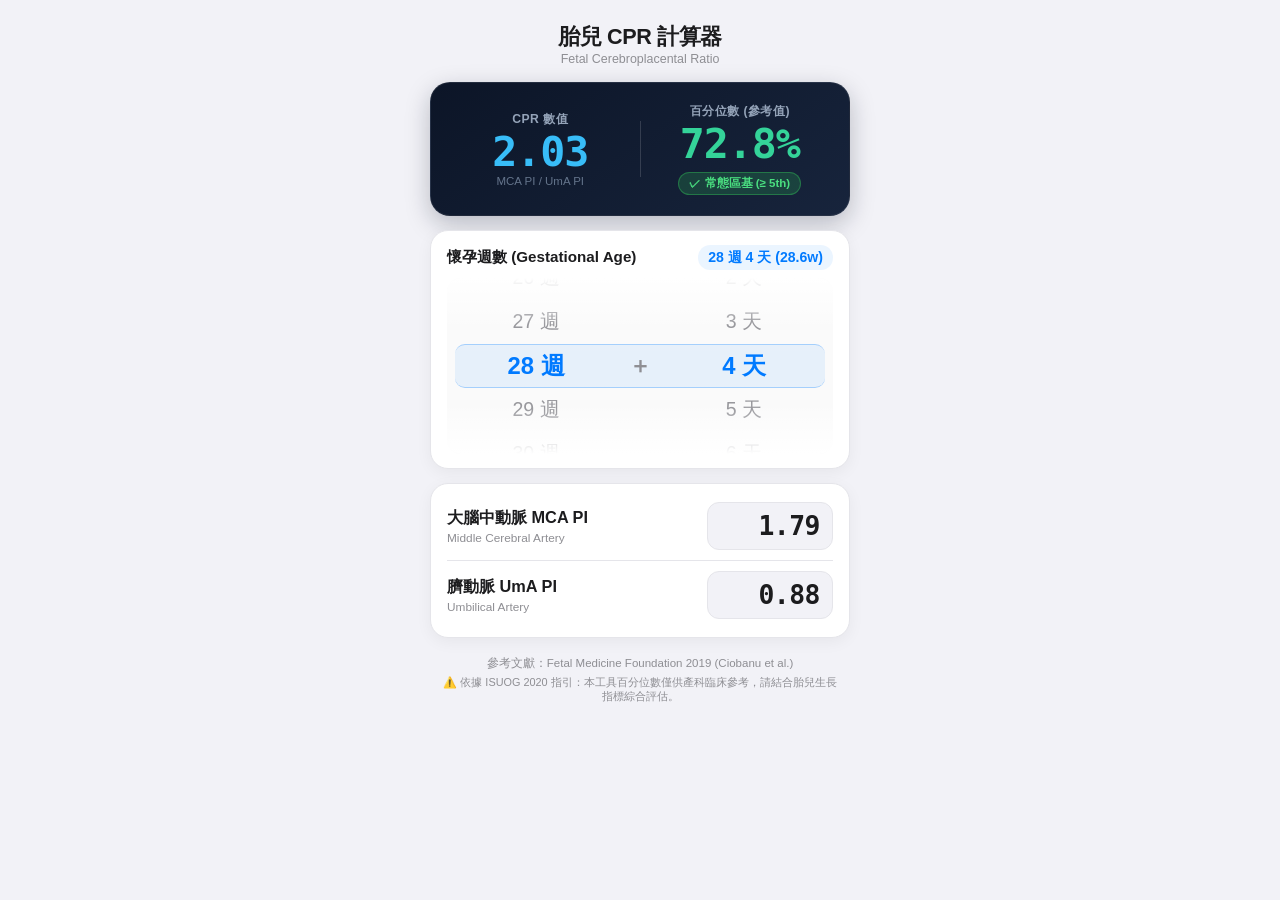
==== commit f918f1b3: "feat(ios-minimal): 實作 iOS 原生滾輪選擇器（週數+天數）與 MCA/UmA 數字鍵盤輸入支援" ====
--- a/index.html
+++ b/index.html
@@ -32,76 +32,73 @@
       </div>
     </section>
 
-    <!-- 2. 極簡 3 欄輸入卡片 -->
-    <main class="inputs-container">
+    <!-- 2. 懷孕週數轉輪選擇器 (iOS Picker Wheel) -->
+    <section class="ios-card wheel-card">
+      <div class="card-header">
+        <span class="card-title">懷孕週數 (Gestational Age)</span>
+        <span class="card-highlight" id="ga-selected-display">28 週 4 天</span>
+      </div>
 
-      <!-- 輸入項一：懷孕週數 (週 + 天) -->
-      <div class="input-card">
-        <div class="input-card-header">
-          <label class="input-title">懷孕週數 (Gestational Age)</label>
-          <span id="ga-feedback" class="feedback-text"></span>
+      <div class="ios-picker-wrapper">
+        <!-- 中心選取光帶 -->
+        <div class="picker-selection-indicator"></div>
+        <!-- 漸層深度遮罩 (營造滾輪立體景深) -->
+        <div class="picker-fade-mask"></div>
+
+        <!-- 週數滾輪 (20 ~ 42 週) -->
+        <div class="picker-column" id="picker-col-weeks">
+          <div class="picker-wheel" id="wheel-weeks">
+            <!-- 由 JavaScript 自動生成 -->
+          </div>
         </div>
-        
-        <div class="ga-stepper-row">
-          <!-- 週數控制 -->
-          <div class="ga-subgroup">
-            <button type="button" class="btn-step" id="btn-weeks-minus" aria-label="週數減一">－</button>
-            <div class="input-unit-wrap">
-              <input type="number" id="input-weeks" value="28" min="20" max="42" step="1" inputmode="numeric" class="num-input" />
-              <span class="unit-text">週</span>
-            </div>
-            <button type="button" class="btn-step" id="btn-weeks-plus" aria-label="週數加一">＋</button>
-          </div>
 
-          <span class="ga-sep">＋</span>
+        <div class="picker-divider">＋</div>
 
-          <!-- 天數控制 -->
-          <div class="ga-subgroup ga-days-group">
-            <button type="button" class="btn-step" id="btn-days-minus" aria-label="天數減一">－</button>
-            <div class="input-unit-wrap">
-              <input type="number" id="input-days" value="4" min="0" max="6" step="1" inputmode="numeric" class="num-input" />
-              <span class="unit-text">天</span>
-            </div>
-            <button type="button" class="btn-step" id="btn-days-plus" aria-label="天數加一">＋</button>
+        <!-- 天數滾輪 (0 ~ 6 天) -->
+        <div class="picker-column" id="picker-col-days">
+          <div class="picker-wheel" id="wheel-days">
+            <!-- 由 JavaScript 自動生成 -->
           </div>
         </div>
       </div>
+    </section>
 
-      <!-- 輸入項二：MCA PI (大腦中動脈搏動指數) -->
-      <div class="input-card">
-        <div class="input-card-header">
-          <label class="input-title" for="input-mca">大腦中動脈 MCA PI</label>
-          <span id="mca-feedback" class="feedback-text"></span>
+    <!-- 3. MCA PI 與 UmA PI 數字鍵盤輸入群組 -->
+    <section class="ios-card inputs-card">
+      <div class="doppler-input-row">
+        <div class="doppler-label-wrap">
+          <label class="doppler-title" for="input-mca">大腦中動脈 MCA PI</label>
+          <span class="doppler-subtitle">Middle Cerebral Artery</span>
         </div>
-        
-        <div class="stepper-row">
-          <button type="button" class="btn-step" id="btn-mca-minus" aria-label="MCA PI 減 0.05">－</button>
-          <input type="number" id="input-mca" value="1.79" min="0.1" max="5.0" step="0.01" inputmode="decimal" class="num-input-large" placeholder="例如 1.79" />
-          <button type="button" class="btn-step" id="btn-mca-plus" aria-label="MCA PI 加 0.05">＋</button>
+        <div class="input-field-box">
+          <input type="text" inputmode="decimal" id="input-mca" class="ios-number-input" value="1.79" placeholder="1.79" autocomplete="off" />
         </div>
       </div>
 
-      <!-- 輸入項三：UmA PI (臍動脈搏動指數) -->
-      <div class="input-card">
-        <div class="input-card-header">
-          <label class="input-title" for="input-uma">臍動脈 UmA PI</label>
-          <span id="uma-feedback" class="feedback-text"></span>
+      <div class="row-separator"></div>
+
+      <div class="doppler-input-row">
+        <div class="doppler-label-wrap">
+          <label class="doppler-title" for="input-uma">臍動脈 UmA PI</label>
+          <span class="doppler-subtitle">Umbilical Artery</span>
         </div>
-        
-        <div class="stepper-row">
-          <button type="button" class="btn-step" id="btn-uma-minus" aria-label="UmA PI 減 0.05">－</button>
-          <input type="number" id="input-uma" value="0.88" min="0.1" max="5.0" step="0.01" inputmode="decimal" class="num-input-large" placeholder="例如 0.88" />
-          <button type="button" class="btn-step" id="btn-uma-plus" aria-label="UmA PI 加 0.05">＋</button>
+        <div class="input-field-box">
+          <input type="text" inputmode="decimal" id="input-uma" class="ios-number-input" value="0.88" placeholder="0.88" autocomplete="off" />
         </div>
       </div>
-
-    </main>
+    </section>
 
     <!-- 臨床指引免責與文獻依據 -->
     <footer class="app-footer">
-      <p class="citation-text">參考文獻：Fetal Medicine Foundation 2019 (Ciobanu et al., UOG 2019)</p>
+      <p class="citation-text">參考文獻：Fetal Medicine Foundation 2019 (Ciobanu et al.)</p>
       <p class="disclaimer-text">⚠️ 依據 ISUOG 2020 指引：本工具百分位數僅供產科臨床參考，請結合胎兒生長指標綜合評估。</p>
     </footer>
+  </div>
+
+  <!-- iOS 鍵盤工具列 (點擊輸入時浮出「完成」按鈕) -->
+  <div id="ios-keyboard-bar" class="keyboard-toolbar hidden">
+    <span class="kb-label" id="kb-field-label">輸入數值</span>
+    <button type="button" id="btn-kb-done" class="kb-done-btn">完成 ✕</button>
   </div>
 
   <script src="app.bundle.js"></script>
--- a/styles.css
+++ b/styles.css
@@ -1,5 +1,5 @@
 /* =========================================================================
-   極簡版 iPhone 胎兒多普勒 CPR 計算器樣式 (iOS Native HIG Design)
+   極簡版 iPhone 胎兒多普勒 CPR 計算器樣式 (轉輪選擇器 ＋ 數字鍵盤輸入)
    ========================================================================= */
 
 :root {
@@ -11,7 +11,6 @@
   --ios-blue: #007aff;
   --ios-green: #34c759;
   --ios-red: #ff3b30;
-  --ios-orange: #ff9500;
   --card-shadow: 0 4px 16px rgba(0, 0, 0, 0.05);
 }
 
@@ -42,7 +41,7 @@
   justify-content: center;
   align-items: flex-start;
   padding-top: max(16px, env(safe-area-inset-top));
-  padding-bottom: max(24px, env(safe-area-inset-bottom));
+  padding-bottom: max(28px, env(safe-area-inset-bottom));
   padding-left: max(16px, env(safe-area-inset-left));
   padding-right: max(16px, env(safe-area-inset-right));
   user-select: none;
@@ -51,38 +50,38 @@
 
 .app-container {
   width: 100%;
-  max-width: 440px;
+  max-width: 420px;
   display: flex;
   flex-direction: column;
-  gap: 16px;
-}
-
-/* 頂部標題 */
+  gap: 14px;
+}
+
+/* 頂部導航列 */
 .ios-nav-header {
   text-align: center;
-  padding: 8px 0 2px 0;
+  padding: 6px 0 2px 0;
 }
 
 .nav-title {
-  font-size: 1.4rem;
-  font-weight: 700;
-  letter-spacing: -0.5px;
+  font-size: 1.35rem;
+  font-weight: 700;
+  letter-spacing: -0.4px;
   color: var(--ios-text);
 }
 
 .nav-subtitle {
-  font-size: 0.8rem;
+  font-size: 0.78rem;
   color: var(--ios-label);
   font-weight: 500;
   display: block;
-  margin-top: 2px;
+  margin-top: 1px;
 }
 
 /* 1. 核心結果雙輸出卡片 */
 .result-card {
   background: linear-gradient(145deg, #0c1527 0%, #17243c 100%);
   border-radius: 20px;
-  padding: 22px 16px;
+  padding: 20px 16px;
   color: #ffffff;
   display: flex;
   align-items: center;
@@ -101,13 +100,13 @@
 
 .result-divider {
   width: 1px;
-  height: 60px;
+  height: 56px;
   background: rgba(255, 255, 255, 0.15);
-  margin: 0 8px;
+  margin: 0 6px;
 }
 
 .result-label {
-  font-size: 0.78rem;
+  font-size: 0.76rem;
   color: #94a3b8;
   font-weight: 600;
   text-transform: uppercase;
@@ -115,11 +114,11 @@
 }
 
 .result-value {
-  font-size: 2.5rem;
+  font-size: 2.6rem;
   font-weight: 800;
-  font-family: -apple-system, BlinkMacSystemFont, "SF Pro Rounded", "Roboto", sans-serif;
+  font-family: -apple-system, BlinkMacSystemFont, "SF Pro Rounded", "Roboto", monospace;
   letter-spacing: -1px;
-  margin: 4px 0;
+  margin: 3px 0;
   line-height: 1;
   color: #38bdf8;
 }
@@ -160,150 +159,221 @@
   color: #cbd5e1;
 }
 
-/* 2. 極簡輸入卡片群組 */
-.inputs-container {
-  display: flex;
-  flex-direction: column;
-  gap: 12px;
-}
-
-.input-card {
+/* 通用 iOS 卡片 */
+.ios-card {
   background-color: var(--ios-card);
-  border-radius: 16px;
+  border-radius: 18px;
   padding: 14px 16px;
   border: 1px solid var(--ios-card-border);
   box-shadow: var(--card-shadow);
   display: flex;
   flex-direction: column;
-  gap: 10px;
-}
-
-.input-card-header {
+}
+
+.card-header {
   display: flex;
   justify-content: space-between;
   align-items: center;
-}
-
-.input-title {
+  margin-bottom: 8px;
+}
+
+.card-title {
   font-size: 0.95rem;
   font-weight: 600;
   color: var(--ios-text);
 }
 
-.feedback-text {
-  font-size: 0.76rem;
+.card-highlight {
+  font-size: 0.88rem;
+  font-weight: 700;
+  color: var(--ios-blue);
+  background-color: rgba(0, 122, 255, 0.08);
+  padding: 3px 10px;
+  border-radius: 12px;
+}
+
+/* 2. 懷孕週數轉輪 (iOS Wheel Picker) */
+.ios-picker-wrapper {
+  position: relative;
+  height: 176px;
+  display: flex;
+  align-items: center;
+  justify-content: center;
+  overflow: hidden;
+  border-radius: 14px;
+  background-color: rgba(0, 0, 0, 0.02);
+}
+
+/* 中心選取指示框 */
+.picker-selection-indicator {
+  position: absolute;
+  left: 8px;
+  right: 8px;
+  top: 50%;
+  height: 44px;
+  transform: translateY(-50%);
+  border-radius: 10px;
+  background-color: rgba(0, 122, 255, 0.08);
+  border-top: 1.5px solid rgba(0, 122, 255, 0.3);
+  border-bottom: 1.5px solid rgba(0, 122, 255, 0.3);
+  pointer-events: none;
+  z-index: 2;
+}
+
+/* 漸層深度遮罩 */
+.picker-fade-mask {
+  position: absolute;
+  inset: 0;
+  pointer-events: none;
+  z-index: 3;
+  background: linear-gradient(
+    to bottom,
+    var(--ios-card) 0%,
+    rgba(255, 255, 255, 0.1) 26%,
+    rgba(255, 255, 255, 0) 45%,
+    rgba(255, 255, 255, 0) 55%,
+    rgba(255, 255, 255, 0.1) 74%,
+    var(--ios-card) 100%
+  );
+}
+
+@media (prefers-color-scheme: dark) {
+  .picker-fade-mask {
+    background: linear-gradient(
+      to bottom,
+      var(--ios-card) 0%,
+      rgba(28, 28, 30, 0.1) 26%,
+      rgba(28, 28, 30, 0) 45%,
+      rgba(28, 28, 30, 0) 55%,
+      rgba(28, 28, 30, 0.1) 74%,
+      var(--ios-card) 100%
+    );
+  }
+}
+
+.picker-column {
+  flex: 1;
+  height: 100%;
+  overflow-y: scroll;
+  scroll-snap-type: y mandatory;
+  -webkit-overflow-scrolling: touch;
+  scrollbar-width: none;
+  position: relative;
+  z-index: 1;
+}
+
+.picker-column::-webkit-scrollbar {
+  display: none;
+}
+
+.picker-wheel {
+  padding: 66px 0; /* (176 - 44) / 2 = 66px 精確置中對齊 */
+}
+
+.picker-item {
+  height: 44px;
+  display: flex;
+  align-items: center;
+  justify-content: center;
+  scroll-snap-align: center;
+  font-size: 1.22rem;
+  font-weight: 500;
+  color: var(--ios-label);
+  cursor: pointer;
+  transition: transform 0.15s ease, color 0.15s ease, opacity 0.15s ease;
+  user-select: none;
+}
+
+.picker-item.active {
+  color: var(--ios-blue);
+  font-weight: 700;
+  font-size: 1.38rem;
+  transform: scale(1.08);
+  opacity: 1;
+}
+
+.picker-divider {
+  font-size: 1.4rem;
+  font-weight: 700;
+  color: var(--ios-label);
+  padding: 0 4px;
+  z-index: 4;
+}
+
+/* 3. 數字鍵盤輸入卡片 */
+.inputs-card {
+  padding: 8px 16px;
+}
+
+.doppler-input-row {
+  display: flex;
+  align-items: center;
+  justify-content: space-between;
+  padding: 10px 0;
+}
+
+.doppler-label-wrap {
+  display: flex;
+  flex-direction: column;
+  gap: 2px;
+}
+
+.doppler-title {
+  font-size: 1.02rem;
   font-weight: 600;
-  color: var(--ios-red);
-}
-
-/* 懷孕週數 (週 + 天) 橫排控制 */
-.ga-stepper-row {
-  display: flex;
-  align-items: center;
-  justify-content: space-between;
-  gap: 8px;
-}
-
-.ga-subgroup {
-  flex: 1;
-  display: flex;
-  align-items: center;
-  gap: 6px;
-}
-
-.ga-sep {
-  font-size: 1.2rem;
-  font-weight: 700;
-  color: var(--ios-label);
-  padding: 0 2px;
-}
-
-.input-unit-wrap {
-  flex: 1;
-  display: flex;
-  align-items: center;
-  justify-content: center;
+  color: var(--ios-text);
+  cursor: pointer;
+}
+
+.doppler-subtitle {
+  font-size: 0.74rem;
+  color: var(--ios-label);
+  font-weight: 500;
+}
+
+.input-field-box {
   background-color: var(--ios-bg);
-  border-radius: 10px;
-  padding: 4px 6px;
-  height: 48px;
-  border: 1px solid var(--ios-card-border);
-}
-
-.num-input {
-  width: 44px;
+  border-radius: 12px;
+  border: 1.5px solid var(--ios-card-border);
+  padding: 4px 12px;
+  display: flex;
+  align-items: center;
+  transition: border-color 0.2s ease, box-shadow 0.2s ease;
+}
+
+.input-field-box:focus-within {
+  border-color: var(--ios-blue);
+  box-shadow: 0 0 0 3px rgba(0, 122, 255, 0.15);
+  background-color: var(--ios-card);
+}
+
+.ios-number-input {
+  width: 100px;
+  height: 38px;
   border: none;
   background: transparent;
-  font-size: 1.5rem;
-  font-weight: 700;
-  text-align: center;
+  font-size: 1.65rem;
+  font-weight: 700;
+  text-align: right;
   color: var(--ios-text);
   outline: none;
-}
-
-.unit-text {
-  font-size: 0.85rem;
-  font-weight: 600;
-  color: var(--ios-label);
-  margin-left: 2px;
-}
-
-/* MCA / UmA PI Stepper 橫排 */
-.stepper-row {
-  display: flex;
-  align-items: center;
-  gap: 10px;
-}
-
-.num-input-large {
-  flex: 1;
-  height: 48px;
-  background-color: var(--ios-bg);
-  border: 1px solid var(--ios-card-border);
-  border-radius: 12px;
-  font-size: 1.6rem;
-  font-weight: 700;
-  text-align: center;
-  color: var(--ios-text);
-  outline: none;
-}
-
-.num-input-large:focus,
-.input-unit-wrap:focus-within {
-  border-color: var(--ios-blue);
-  box-shadow: 0 0 0 2px rgba(0, 122, 255, 0.2);
-}
-
-/* 觸控微調按鈕 (+ / -) */
-.btn-step {
-  width: 48px;
-  height: 48px;
-  border-radius: 12px;
-  border: none;
-  background-color: var(--ios-bg);
-  color: var(--ios-blue);
-  font-size: 1.4rem;
-  font-weight: 700;
-  display: flex;
-  align-items: center;
-  justify-content: center;
-  cursor: pointer;
-  transition: transform 0.1s ease, background-color 0.15s ease;
-  flex-shrink: 0;
-}
-
-.btn-step:active {
-  transform: scale(0.92);
-  background-color: rgba(0, 122, 255, 0.15);
-}
-
-/* 頁尾指引與文獻依據 */
+  font-family: -apple-system, BlinkMacSystemFont, "SF Pro Rounded", "Roboto", monospace;
+  letter-spacing: -0.5px;
+}
+
+.row-separator {
+  height: 1px;
+  background-color: var(--ios-card-border);
+  margin: 0;
+}
+
+/* 頁尾免責與文獻依據 */
 .app-footer {
   text-align: center;
-  padding: 8px 12px 16px 12px;
+  padding: 4px 12px 12px 12px;
   display: flex;
   flex-direction: column;
-  gap: 6px;
+  gap: 4px;
 }
 
 .citation-text {
@@ -313,17 +383,53 @@
 }
 
 .disclaimer-text {
-  font-size: 0.7rem;
+  font-size: 0.68rem;
   color: var(--ios-label);
   line-height: 1.35;
 }
 
-/* 隱藏 HTML5 數字輸入框原生上下箭頭 */
-input[type=number]::-webkit-inner-spin-button, 
-input[type=number]::-webkit-outer-spin-button { 
-  -webkit-appearance: none; 
-  margin: 0; 
-}
-input[type=number] {
-  -moz-appearance: textfield;
-}
+/* 浮動鍵盤「完成」工具列 */
+.keyboard-toolbar {
+  position: fixed;
+  bottom: 0;
+  left: 0;
+  right: 0;
+  height: 44px;
+  background-color: rgba(242, 242, 247, 0.95);
+  backdrop-filter: blur(15px);
+  -webkit-backdrop-filter: blur(15px);
+  border-top: 0.5px solid rgba(0, 0, 0, 0.15);
+  display: flex;
+  align-items: center;
+  justify-content: space-between;
+  padding: 0 16px;
+  z-index: 100;
+  box-shadow: 0 -2px 10px rgba(0, 0, 0, 0.05);
+}
+
+@media (prefers-color-scheme: dark) {
+  .keyboard-toolbar {
+    background-color: rgba(28, 28, 30, 0.95);
+    border-top-color: rgba(255, 255, 255, 0.15);
+  }
+}
+
+.keyboard-toolbar.hidden {
+  display: none !important;
+}
+
+.kb-label {
+  font-size: 0.8rem;
+  font-weight: 600;
+  color: var(--ios-label);
+}
+
+.kb-done-btn {
+  background: none;
+  border: none;
+  color: var(--ios-blue);
+  font-size: 0.95rem;
+  font-weight: 700;
+  cursor: pointer;
+  padding: 6px 10px;
+}
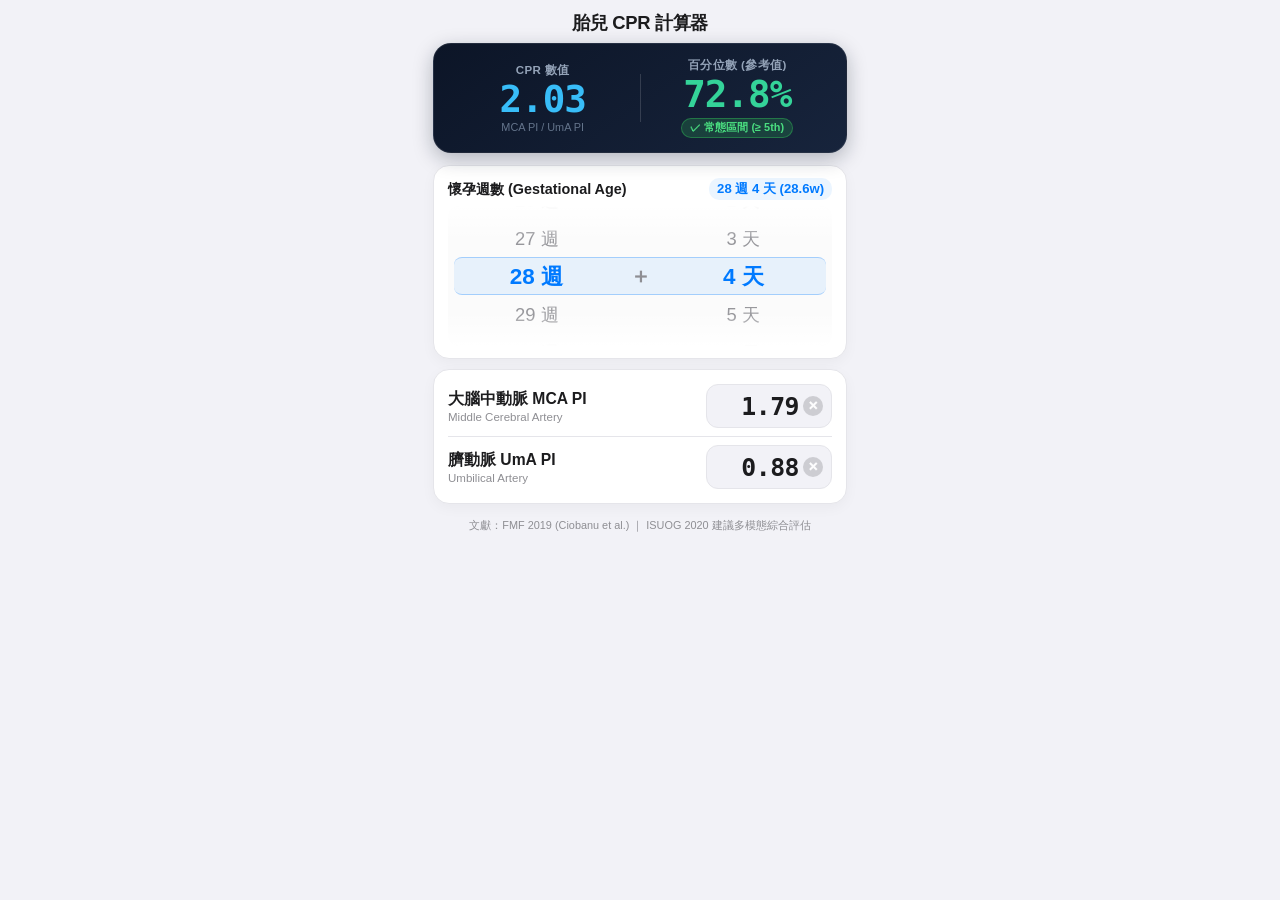
==== commit c068c737: "fix(ios-minimal): 實作吸頂結果卡常駐顯示、移除多餘鍵盤工具列、去除藍色選取水滴、緊湊一屏適配與錯字修正" ====
--- a/index.html
+++ b/index.html
@@ -9,28 +9,29 @@
 <body class="ios-app-body">
 
   <div class="app-container">
-    <!-- 頂部標題列 (iOS Navigation Bar) -->
-    <header class="ios-nav-header">
-      <h1 class="nav-title">胎兒 CPR 計算器</h1>
-      <span class="nav-subtitle">Fetal Cerebroplacental Ratio</span>
-    </header>
-
-    <!-- 1. 核心結果雙輸出卡片 (CPR 數值 ＆ 百分位數 %) -->
-    <section class="result-card">
-      <div class="result-col">
-        <span class="result-label">CPR 數值</span>
-        <div class="result-value" id="res-cpr-val">2.03</div>
-        <span class="result-formula">MCA PI / UmA PI</span>
+    <!-- 頂部吸頂區 (Sticky Top: 鍵盤彈起時依然常駐頂部即時顯示) -->
+    <header class="sticky-header">
+      <div class="ios-nav-header">
+        <h1 class="nav-title">胎兒 CPR 計算器</h1>
       </div>
 
-      <div class="result-divider"></div>
+      <!-- 1. 核心結果雙輸出卡片 (CPR 數值 ＆ 百分位數 %) -->
+      <section class="result-card">
+        <div class="result-col">
+          <span class="result-label">CPR 數值</span>
+          <div class="result-value" id="res-cpr-val">2.03</div>
+          <span class="result-formula">MCA PI / UmA PI</span>
+        </div>
 
-      <div class="result-col">
-        <span class="result-label">百分位數 (參考值)</span>
-        <div class="result-value" id="res-centile-val">72.8%</div>
-        <span id="res-status-badge" class="status-badge badge-normal">常態區間 (≥ 5th)</span>
-      </div>
-    </section>
+        <div class="result-divider"></div>
+
+        <div class="result-col">
+          <span class="result-label">百分位數 (參考值)</span>
+          <div class="result-value" id="res-centile-val">72.8%</div>
+          <span id="res-status-badge" class="status-badge badge-normal">✓ 常態區間 (≥ 5th)</span>
+        </div>
+      </section>
+    </header>
 
     <!-- 2. 懷孕週數轉輪選擇器 (iOS Picker Wheel) -->
     <section class="ios-card wheel-card">
@@ -42,7 +43,7 @@
       <div class="ios-picker-wrapper">
         <!-- 中心選取光帶 -->
         <div class="picker-selection-indicator"></div>
-        <!-- 漸層深度遮罩 (營造滾輪立體景深) -->
+        <!-- 漸層深度遮罩 -->
         <div class="picker-fade-mask"></div>
 
         <!-- 週數滾輪 (20 ~ 42 週) -->
@@ -72,6 +73,7 @@
         </div>
         <div class="input-field-box">
           <input type="text" inputmode="decimal" id="input-mca" class="ios-number-input" value="1.79" placeholder="1.79" autocomplete="off" />
+          <button type="button" class="btn-clear-input" id="btn-clear-mca" aria-label="清空 MCA PI">✕</button>
         </div>
       </div>
 
@@ -84,21 +86,15 @@
         </div>
         <div class="input-field-box">
           <input type="text" inputmode="decimal" id="input-uma" class="ios-number-input" value="0.88" placeholder="0.88" autocomplete="off" />
+          <button type="button" class="btn-clear-input" id="btn-clear-uma" aria-label="清空 UmA PI">✕</button>
         </div>
       </div>
     </section>
 
     <!-- 臨床指引免責與文獻依據 -->
     <footer class="app-footer">
-      <p class="citation-text">參考文獻：Fetal Medicine Foundation 2019 (Ciobanu et al.)</p>
-      <p class="disclaimer-text">⚠️ 依據 ISUOG 2020 指引：本工具百分位數僅供產科臨床參考，請結合胎兒生長指標綜合評估。</p>
+      <p class="citation-text">文獻：FMF 2019 (Ciobanu et al.) ｜ ISUOG 2020 建議多模態綜合評估</p>
     </footer>
-  </div>
-
-  <!-- iOS 鍵盤工具列 (點擊輸入時浮出「完成」按鈕) -->
-  <div id="ios-keyboard-bar" class="keyboard-toolbar hidden">
-    <span class="kb-label" id="kb-field-label">輸入數值</span>
-    <button type="button" id="btn-kb-done" class="kb-done-btn">完成 ✕</button>
   </div>
 
   <script src="app.bundle.js"></script>
--- a/styles.css
+++ b/styles.css
@@ -1,5 +1,5 @@
 /* =========================================================================
-   極簡版 iPhone 胎兒多普勒 CPR 計算器樣式 (轉輪選擇器 ＋ 數字鍵盤輸入)
+   極簡版 iPhone 胎兒多普勒 CPR 計算器樣式 (吸頂結果卡 ＋ 一屏緊湊適配)
    ========================================================================= */
 
 :root {
@@ -11,7 +11,7 @@
   --ios-blue: #007aff;
   --ios-green: #34c759;
   --ios-red: #ff3b30;
-  --card-shadow: 0 4px 16px rgba(0, 0, 0, 0.05);
+  --card-shadow: 0 4px 14px rgba(0, 0, 0, 0.04);
 }
 
 @media (prefers-color-scheme: dark) {
@@ -21,7 +21,7 @@
     --ios-card-border: #2c2c2e;
     --ios-label: #98989d;
     --ios-text: #f2f2f7;
-    --card-shadow: 0 4px 16px rgba(0, 0, 0, 0.4);
+    --card-shadow: 0 4px 14px rgba(0, 0, 0, 0.35);
   }
 }
 
@@ -37,56 +37,62 @@
   background-color: var(--ios-bg);
   color: var(--ios-text);
   min-height: 100vh;
+  min-height: 100dvh;
   display: flex;
   justify-content: center;
   align-items: flex-start;
-  padding-top: max(16px, env(safe-area-inset-top));
-  padding-bottom: max(28px, env(safe-area-inset-bottom));
-  padding-left: max(16px, env(safe-area-inset-left));
-  padding-right: max(16px, env(safe-area-inset-right));
+  padding-top: max(8px, env(safe-area-inset-top));
+  padding-bottom: max(16px, env(safe-area-inset-bottom));
+  padding-left: max(14px, env(safe-area-inset-left));
+  padding-right: max(14px, env(safe-area-inset-right));
   user-select: none;
   -webkit-user-select: none;
+  overflow-x: hidden;
 }
 
 .app-container {
   width: 100%;
-  max-width: 420px;
+  max-width: 414px;
   display: flex;
   flex-direction: column;
-  gap: 14px;
-}
-
-/* 頂部導航列 */
+  gap: 10px;
+}
+
+/* 頂部吸頂區 (Sticky Header: 鍵盤彈起時結果卡固定在頂部即時顯示) */
+.sticky-header {
+  position: sticky;
+  top: 0;
+  z-index: 50;
+  background-color: var(--ios-bg);
+  display: flex;
+  flex-direction: column;
+  gap: 6px;
+  padding-bottom: 2px;
+}
+
+/* 頂部導航標題 */
 .ios-nav-header {
   text-align: center;
-  padding: 6px 0 2px 0;
+  padding: 2px 0;
 }
 
 .nav-title {
-  font-size: 1.35rem;
-  font-weight: 700;
-  letter-spacing: -0.4px;
+  font-size: 1.15rem;
+  font-weight: 700;
+  letter-spacing: -0.3px;
   color: var(--ios-text);
 }
 
-.nav-subtitle {
-  font-size: 0.78rem;
-  color: var(--ios-label);
-  font-weight: 500;
-  display: block;
-  margin-top: 1px;
-}
-
-/* 1. 核心結果雙輸出卡片 */
+/* 1. 核心結果雙輸出卡片 (緊湊精緻版) */
 .result-card {
   background: linear-gradient(145deg, #0c1527 0%, #17243c 100%);
-  border-radius: 20px;
-  padding: 20px 16px;
+  border-radius: 18px;
+  padding: 14px 16px;
   color: #ffffff;
   display: flex;
   align-items: center;
   justify-content: space-between;
-  box-shadow: 0 8px 24px rgba(12, 21, 39, 0.25);
+  box-shadow: 0 6px 20px rgba(12, 21, 39, 0.28);
   border: 1px solid rgba(255, 255, 255, 0.08);
 }
 
@@ -100,26 +106,26 @@
 
 .result-divider {
   width: 1px;
-  height: 56px;
+  height: 48px;
   background: rgba(255, 255, 255, 0.15);
-  margin: 0 6px;
+  margin: 0 4px;
 }
 
 .result-label {
-  font-size: 0.76rem;
+  font-size: 0.72rem;
   color: #94a3b8;
   font-weight: 600;
   text-transform: uppercase;
-  letter-spacing: 0.5px;
+  letter-spacing: 0.4px;
 }
 
 .result-value {
-  font-size: 2.6rem;
+  font-size: 2.35rem;
   font-weight: 800;
   font-family: -apple-system, BlinkMacSystemFont, "SF Pro Rounded", "Roboto", monospace;
   letter-spacing: -1px;
-  margin: 3px 0;
-  line-height: 1;
+  margin: 2px 0;
+  line-height: 1.05;
   color: #38bdf8;
 }
 
@@ -128,18 +134,19 @@
 }
 
 .result-formula {
-  font-size: 0.72rem;
+  font-size: 0.68rem;
   color: #64748b;
   font-weight: 500;
 }
 
 .status-badge {
-  font-size: 0.72rem;
-  font-weight: 700;
-  padding: 3px 10px;
-  border-radius: 20px;
-  margin-top: 4px;
+  font-size: 0.68rem;
+  font-weight: 700;
+  padding: 2px 8px;
+  border-radius: 14px;
+  margin-top: 2px;
   display: inline-block;
+  white-space: nowrap;
 }
 
 .badge-normal {
@@ -162,8 +169,8 @@
 /* 通用 iOS 卡片 */
 .ios-card {
   background-color: var(--ios-card);
-  border-radius: 18px;
-  padding: 14px 16px;
+  border-radius: 16px;
+  padding: 12px 14px;
   border: 1px solid var(--ios-card-border);
   box-shadow: var(--card-shadow);
   display: flex;
@@ -174,45 +181,45 @@
   display: flex;
   justify-content: space-between;
   align-items: center;
-  margin-bottom: 8px;
+  margin-bottom: 6px;
 }
 
 .card-title {
-  font-size: 0.95rem;
+  font-size: 0.9rem;
   font-weight: 600;
   color: var(--ios-text);
 }
 
 .card-highlight {
-  font-size: 0.88rem;
+  font-size: 0.82rem;
   font-weight: 700;
   color: var(--ios-blue);
   background-color: rgba(0, 122, 255, 0.08);
-  padding: 3px 10px;
-  border-radius: 12px;
-}
-
-/* 2. 懷孕週數轉輪 (iOS Wheel Picker) */
+  padding: 2px 8px;
+  border-radius: 10px;
+}
+
+/* 2. 懷孕週數轉輪 (高度精緻化 140px) */
 .ios-picker-wrapper {
   position: relative;
-  height: 176px;
+  height: 140px;
   display: flex;
   align-items: center;
   justify-content: center;
   overflow: hidden;
-  border-radius: 14px;
-  background-color: rgba(0, 0, 0, 0.02);
+  border-radius: 12px;
+  background-color: rgba(0, 0, 0, 0.015);
 }
 
 /* 中心選取指示框 */
 .picker-selection-indicator {
   position: absolute;
-  left: 8px;
-  right: 8px;
+  left: 6px;
+  right: 6px;
   top: 50%;
-  height: 44px;
+  height: 38px;
   transform: translateY(-50%);
-  border-radius: 10px;
+  border-radius: 8px;
   background-color: rgba(0, 122, 255, 0.08);
   border-top: 1.5px solid rgba(0, 122, 255, 0.3);
   border-bottom: 1.5px solid rgba(0, 122, 255, 0.3);
@@ -229,10 +236,10 @@
   background: linear-gradient(
     to bottom,
     var(--ios-card) 0%,
-    rgba(255, 255, 255, 0.1) 26%,
-    rgba(255, 255, 255, 0) 45%,
-    rgba(255, 255, 255, 0) 55%,
-    rgba(255, 255, 255, 0.1) 74%,
+    rgba(255, 255, 255, 0.1) 22%,
+    rgba(255, 255, 255, 0) 42%,
+    rgba(255, 255, 255, 0) 58%,
+    rgba(255, 255, 255, 0.1) 78%,
     var(--ios-card) 100%
   );
 }
@@ -242,10 +249,10 @@
     background: linear-gradient(
       to bottom,
       var(--ios-card) 0%,
-      rgba(28, 28, 30, 0.1) 26%,
-      rgba(28, 28, 30, 0) 45%,
-      rgba(28, 28, 30, 0) 55%,
-      rgba(28, 28, 30, 0.1) 74%,
+      rgba(28, 28, 30, 0.1) 22%,
+      rgba(28, 28, 30, 0) 42%,
+      rgba(28, 28, 30, 0) 58%,
+      rgba(28, 28, 30, 0.1) 78%,
       var(--ios-card) 100%
     );
   }
@@ -267,16 +274,16 @@
 }
 
 .picker-wheel {
-  padding: 66px 0; /* (176 - 44) / 2 = 66px 精確置中對齊 */
+  padding: 51px 0; /* (140 - 38) / 2 = 51px 精確置中對齊 */
 }
 
 .picker-item {
-  height: 44px;
+  height: 38px;
   display: flex;
   align-items: center;
   justify-content: center;
   scroll-snap-align: center;
-  font-size: 1.22rem;
+  font-size: 1.15rem;
   font-weight: 500;
   color: var(--ios-label);
   cursor: pointer;
@@ -287,13 +294,13 @@
 .picker-item.active {
   color: var(--ios-blue);
   font-weight: 700;
-  font-size: 1.38rem;
+  font-size: 1.3rem;
   transform: scale(1.08);
   opacity: 1;
 }
 
 .picker-divider {
-  font-size: 1.4rem;
+  font-size: 1.3rem;
   font-weight: 700;
   color: var(--ios-label);
   padding: 0 4px;
@@ -302,31 +309,31 @@
 
 /* 3. 數字鍵盤輸入卡片 */
 .inputs-card {
-  padding: 8px 16px;
+  padding: 6px 14px;
 }
 
 .doppler-input-row {
   display: flex;
   align-items: center;
   justify-content: space-between;
-  padding: 10px 0;
+  padding: 8px 0;
 }
 
 .doppler-label-wrap {
   display: flex;
   flex-direction: column;
-  gap: 2px;
+  gap: 1px;
 }
 
 .doppler-title {
-  font-size: 1.02rem;
+  font-size: 0.98rem;
   font-weight: 600;
   color: var(--ios-text);
   cursor: pointer;
 }
 
 .doppler-subtitle {
-  font-size: 0.74rem;
+  font-size: 0.72rem;
   color: var(--ios-label);
   font-weight: 500;
 }
@@ -335,9 +342,10 @@
   background-color: var(--ios-bg);
   border-radius: 12px;
   border: 1.5px solid var(--ios-card-border);
-  padding: 4px 12px;
-  display: flex;
-  align-items: center;
+  padding: 2px 8px 2px 10px;
+  display: flex;
+  align-items: center;
+  gap: 4px;
   transition: border-color 0.2s ease, box-shadow 0.2s ease;
 }
 
@@ -348,11 +356,11 @@
 }
 
 .ios-number-input {
-  width: 100px;
+  width: 82px;
   height: 38px;
   border: none;
   background: transparent;
-  font-size: 1.65rem;
+  font-size: 1.55rem;
   font-weight: 700;
   text-align: right;
   color: var(--ios-text);
@@ -361,6 +369,30 @@
   letter-spacing: -0.5px;
 }
 
+/* 一鍵清空輸入按鈕 (iOS 經典圓形灰底 ✕) */
+.btn-clear-input {
+  width: 20px;
+  height: 20px;
+  border-radius: 50%;
+  background-color: #c7c7cc;
+  color: #ffffff;
+  border: none;
+  font-size: 0.68rem;
+  font-weight: 700;
+  display: flex;
+  align-items: center;
+  justify-content: center;
+  cursor: pointer;
+  transition: opacity 0.15s ease, background-color 0.15s ease;
+  flex-shrink: 0;
+  opacity: 0.85;
+}
+
+.btn-clear-input:active {
+  opacity: 1;
+  background-color: #8e8e93;
+}
+
 .row-separator {
   height: 1px;
   background-color: var(--ios-card-border);
@@ -370,66 +402,11 @@
 /* 頁尾免責與文獻依據 */
 .app-footer {
   text-align: center;
-  padding: 4px 12px 12px 12px;
-  display: flex;
-  flex-direction: column;
-  gap: 4px;
+  padding: 4px 8px 8px 8px;
 }
 
 .citation-text {
-  font-size: 0.72rem;
-  color: var(--ios-label);
-  font-weight: 500;
-}
-
-.disclaimer-text {
   font-size: 0.68rem;
   color: var(--ios-label);
   line-height: 1.35;
 }
-
-/* 浮動鍵盤「完成」工具列 */
-.keyboard-toolbar {
-  position: fixed;
-  bottom: 0;
-  left: 0;
-  right: 0;
-  height: 44px;
-  background-color: rgba(242, 242, 247, 0.95);
-  backdrop-filter: blur(15px);
-  -webkit-backdrop-filter: blur(15px);
-  border-top: 0.5px solid rgba(0, 0, 0, 0.15);
-  display: flex;
-  align-items: center;
-  justify-content: space-between;
-  padding: 0 16px;
-  z-index: 100;
-  box-shadow: 0 -2px 10px rgba(0, 0, 0, 0.05);
-}
-
-@media (prefers-color-scheme: dark) {
-  .keyboard-toolbar {
-    background-color: rgba(28, 28, 30, 0.95);
-    border-top-color: rgba(255, 255, 255, 0.15);
-  }
-}
-
-.keyboard-toolbar.hidden {
-  display: none !important;
-}
-
-.kb-label {
-  font-size: 0.8rem;
-  font-weight: 600;
-  color: var(--ios-label);
-}
-
-.kb-done-btn {
-  background: none;
-  border: none;
-  color: var(--ios-blue);
-  font-size: 0.95rem;
-  font-weight: 700;
-  cursor: pointer;
-  padding: 6px 10px;
-}
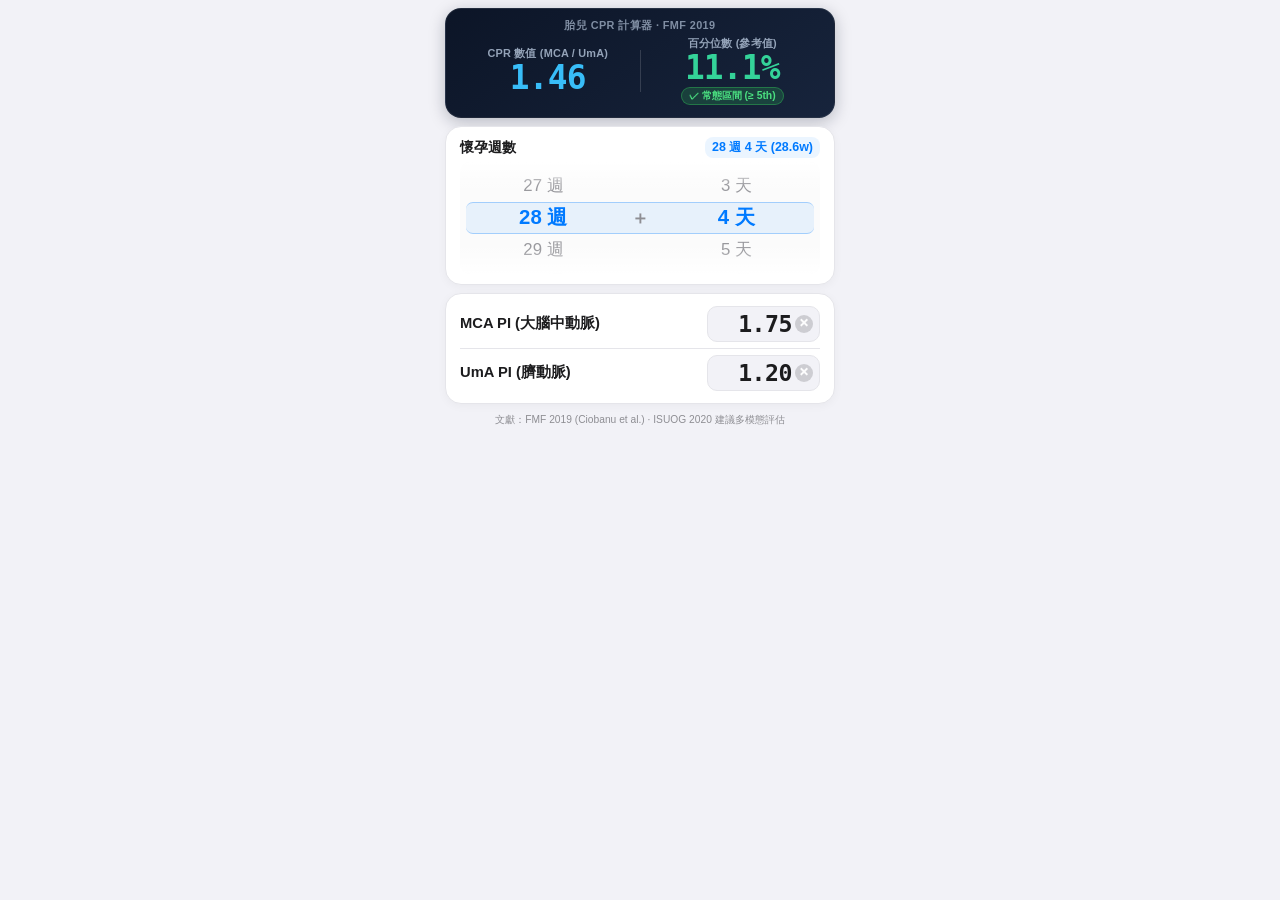
==== commit 74cd67f6: "feat(ios-minimal): 完成極致緊湊版面重構（整頁高度降至~360px，修復遮擋，整合頂部標題，轉輪高112px，單行輸入）" ====
--- a/index.html
+++ b/index.html
@@ -9,35 +9,34 @@
 <body class="ios-app-body">
 
   <div class="app-container">
-    <!-- 頂部吸頂區 (Sticky Top: 鍵盤彈起時依然常駐頂部即時顯示) -->
-    <header class="sticky-header">
-      <div class="ios-nav-header">
-        <h1 class="nav-title">胎兒 CPR 計算器</h1>
-      </div>
+    
+    <!-- 1. 核心結果卡片 (整合標題 ＋ CPR 數值 ＆ 百分位數，極致緊湊) -->
+    <header class="result-card">
+      <div class="card-top-title">胎兒 CPR 計算器 · FMF 2019</div>
 
-      <!-- 1. 核心結果雙輸出卡片 (CPR 數值 ＆ 百分位數 %) -->
-      <section class="result-card">
+      <div class="result-data-row">
+        <!-- CPR 數值 -->
         <div class="result-col">
-          <span class="result-label">CPR 數值</span>
-          <div class="result-value" id="res-cpr-val">2.03</div>
-          <span class="result-formula">MCA PI / UmA PI</span>
+          <span class="result-label">CPR 數值 (MCA / UmA)</span>
+          <div class="result-value" id="res-cpr-val">1.46</div>
         </div>
 
         <div class="result-divider"></div>
 
+        <!-- 百分位數 -->
         <div class="result-col">
           <span class="result-label">百分位數 (參考值)</span>
-          <div class="result-value" id="res-centile-val">72.8%</div>
+          <div class="result-value" id="res-centile-val">22.6%</div>
           <span id="res-status-badge" class="status-badge badge-normal">✓ 常態區間 (≥ 5th)</span>
         </div>
-      </section>
+      </div>
     </header>
 
-    <!-- 2. 懷孕週數轉輪選擇器 (iOS Picker Wheel) -->
+    <!-- 2. 懷孕週數轉輪 (緊湊型 iOS Wheel Picker，零遮擋) -->
     <section class="ios-card wheel-card">
       <div class="card-header">
-        <span class="card-title">懷孕週數 (Gestational Age)</span>
-        <span class="card-highlight" id="ga-selected-display">28 週 4 天</span>
+        <span class="card-title">懷孕週數</span>
+        <span class="card-highlight" id="ga-selected-display">22 週 2 天 (22.3w)</span>
       </div>
 
       <div class="ios-picker-wrapper">
@@ -64,15 +63,12 @@
       </div>
     </section>
 
-    <!-- 3. MCA PI 與 UmA PI 數字鍵盤輸入群組 -->
+    <!-- 3. MCA PI 與 UmA PI 數字輸入群組 (單行緊湊化) -->
     <section class="ios-card inputs-card">
       <div class="doppler-input-row">
-        <div class="doppler-label-wrap">
-          <label class="doppler-title" for="input-mca">大腦中動脈 MCA PI</label>
-          <span class="doppler-subtitle">Middle Cerebral Artery</span>
-        </div>
+        <label class="doppler-title" for="input-mca">MCA PI (大腦中動脈)</label>
         <div class="input-field-box">
-          <input type="text" inputmode="decimal" id="input-mca" class="ios-number-input" value="1.79" placeholder="1.79" autocomplete="off" />
+          <input type="text" inputmode="decimal" id="input-mca" class="ios-number-input" value="1.75" placeholder="1.75" autocomplete="off" />
           <button type="button" class="btn-clear-input" id="btn-clear-mca" aria-label="清空 MCA PI">✕</button>
         </div>
       </div>
@@ -80,21 +76,19 @@
       <div class="row-separator"></div>
 
       <div class="doppler-input-row">
-        <div class="doppler-label-wrap">
-          <label class="doppler-title" for="input-uma">臍動脈 UmA PI</label>
-          <span class="doppler-subtitle">Umbilical Artery</span>
-        </div>
+        <label class="doppler-title" for="input-uma">UmA PI (臍動脈)</label>
         <div class="input-field-box">
-          <input type="text" inputmode="decimal" id="input-uma" class="ios-number-input" value="0.88" placeholder="0.88" autocomplete="off" />
+          <input type="text" inputmode="decimal" id="input-uma" class="ios-number-input" value="1.20" placeholder="1.20" autocomplete="off" />
           <button type="button" class="btn-clear-input" id="btn-clear-uma" aria-label="清空 UmA PI">✕</button>
         </div>
       </div>
     </section>
 
-    <!-- 臨床指引免責與文獻依據 -->
+    <!-- 頁尾文獻提示 -->
     <footer class="app-footer">
-      <p class="citation-text">文獻：FMF 2019 (Ciobanu et al.) ｜ ISUOG 2020 建議多模態綜合評估</p>
+      <p class="citation-text">文獻：FMF 2019 (Ciobanu et al.) · ISUOG 2020 建議多模態評估</p>
     </footer>
+
   </div>
 
   <script src="app.bundle.js"></script>
--- a/styles.css
+++ b/styles.css
@@ -1,5 +1,5 @@
 /* =========================================================================
-   極簡版 iPhone 胎兒多普勒 CPR 計算器樣式 (吸頂結果卡 ＋ 一屏緊湊適配)
+   極簡版 iPhone 胎兒多普勒 CPR 計算器樣式 (極致緊湊版 Ultra-Compact)
    ========================================================================= */
 
 :root {
@@ -11,7 +11,7 @@
   --ios-blue: #007aff;
   --ios-green: #34c759;
   --ios-red: #ff3b30;
-  --card-shadow: 0 4px 14px rgba(0, 0, 0, 0.04);
+  --card-shadow: 0 2px 10px rgba(0, 0, 0, 0.04);
 }
 
 @media (prefers-color-scheme: dark) {
@@ -21,7 +21,7 @@
     --ios-card-border: #2c2c2e;
     --ios-label: #98989d;
     --ios-text: #f2f2f7;
-    --card-shadow: 0 4px 14px rgba(0, 0, 0, 0.35);
+    --card-shadow: 0 2px 10px rgba(0, 0, 0, 0.35);
   }
 }
 
@@ -42,9 +42,9 @@
   justify-content: center;
   align-items: flex-start;
   padding-top: max(8px, env(safe-area-inset-top));
-  padding-bottom: max(16px, env(safe-area-inset-bottom));
-  padding-left: max(14px, env(safe-area-inset-left));
-  padding-right: max(14px, env(safe-area-inset-right));
+  padding-bottom: max(10px, env(safe-area-inset-bottom));
+  padding-left: max(12px, env(safe-area-inset-left));
+  padding-right: max(12px, env(safe-area-inset-right));
   user-select: none;
   -webkit-user-select: none;
   overflow-x: hidden;
@@ -52,48 +52,39 @@
 
 .app-container {
   width: 100%;
-  max-width: 414px;
+  max-width: 390px;
   display: flex;
   flex-direction: column;
-  gap: 10px;
-}
-
-/* 頂部吸頂區 (Sticky Header: 鍵盤彈起時結果卡固定在頂部即時顯示) */
-.sticky-header {
-  position: sticky;
-  top: 0;
-  z-index: 50;
-  background-color: var(--ios-bg);
-  display: flex;
-  flex-direction: column;
-  gap: 6px;
-  padding-bottom: 2px;
-}
-
-/* 頂部導航標題 */
-.ios-nav-header {
-  text-align: center;
-  padding: 2px 0;
-}
-
-.nav-title {
-  font-size: 1.15rem;
-  font-weight: 700;
-  letter-spacing: -0.3px;
-  color: var(--ios-text);
-}
-
-/* 1. 核心結果雙輸出卡片 (緊湊精緻版) */
+  gap: 8px;
+}
+
+/* 1. 核心結果雙輸出卡片 (整合標題，高度僅 ~80px) */
 .result-card {
   background: linear-gradient(145deg, #0c1527 0%, #17243c 100%);
-  border-radius: 18px;
-  padding: 14px 16px;
+  border-radius: 16px;
+  padding: 10px 14px 12px 14px;
   color: #ffffff;
   display: flex;
+  flex-direction: column;
+  box-shadow: 0 4px 16px rgba(12, 21, 39, 0.25);
+  border: 1px solid rgba(255, 255, 255, 0.08);
+}
+
+.card-top-title {
+  font-size: 0.68rem;
+  font-weight: 700;
+  color: #94a3b8;
+  letter-spacing: 0.4px;
+  text-align: center;
+  margin-bottom: 4px;
+  opacity: 0.85;
+}
+
+.result-data-row {
+  display: flex;
   align-items: center;
   justify-content: space-between;
-  box-shadow: 0 6px 20px rgba(12, 21, 39, 0.28);
-  border: 1px solid rgba(255, 255, 255, 0.08);
+  width: 100%;
 }
 
 .result-col {
@@ -106,26 +97,26 @@
 
 .result-divider {
   width: 1px;
-  height: 48px;
+  height: 42px;
   background: rgba(255, 255, 255, 0.15);
   margin: 0 4px;
 }
 
 .result-label {
-  font-size: 0.72rem;
+  font-size: 0.68rem;
   color: #94a3b8;
   font-weight: 600;
-  text-transform: uppercase;
-  letter-spacing: 0.4px;
+  letter-spacing: 0.2px;
+  white-space: nowrap;
 }
 
 .result-value {
-  font-size: 2.35rem;
+  font-size: 2.05rem;
   font-weight: 800;
   font-family: -apple-system, BlinkMacSystemFont, "SF Pro Rounded", "Roboto", monospace;
-  letter-spacing: -1px;
-  margin: 2px 0;
-  line-height: 1.05;
+  letter-spacing: -0.8px;
+  margin: 1px 0;
+  line-height: 1;
   color: #38bdf8;
 }
 
@@ -133,18 +124,12 @@
   color: #34d399;
 }
 
-.result-formula {
-  font-size: 0.68rem;
-  color: #64748b;
-  font-weight: 500;
-}
-
 .status-badge {
-  font-size: 0.68rem;
-  font-weight: 700;
-  padding: 2px 8px;
-  border-radius: 14px;
-  margin-top: 2px;
+  font-size: 0.65rem;
+  font-weight: 700;
+  padding: 1px 7px;
+  border-radius: 12px;
+  margin-top: 1px;
   display: inline-block;
   white-space: nowrap;
 }
@@ -166,11 +151,11 @@
   color: #cbd5e1;
 }
 
-/* 通用 iOS 卡片 */
+/* 通用 iOS 卡片 (緊湊無重疊) */
 .ios-card {
   background-color: var(--ios-card);
   border-radius: 16px;
-  padding: 12px 14px;
+  padding: 10px 14px;
   border: 1px solid var(--ios-card-border);
   box-shadow: var(--card-shadow);
   display: flex;
@@ -181,33 +166,33 @@
   display: flex;
   justify-content: space-between;
   align-items: center;
-  margin-bottom: 6px;
+  margin-bottom: 4px;
 }
 
 .card-title {
-  font-size: 0.9rem;
+  font-size: 0.88rem;
   font-weight: 600;
   color: var(--ios-text);
 }
 
 .card-highlight {
-  font-size: 0.82rem;
+  font-size: 0.78rem;
   font-weight: 700;
   color: var(--ios-blue);
   background-color: rgba(0, 122, 255, 0.08);
-  padding: 2px 8px;
-  border-radius: 10px;
-}
-
-/* 2. 懷孕週數轉輪 (高度精緻化 140px) */
+  padding: 2px 7px;
+  border-radius: 8px;
+}
+
+/* 2. 懷孕週數轉輪 (高度精簡為 112px) */
 .ios-picker-wrapper {
   position: relative;
-  height: 140px;
+  height: 112px;
   display: flex;
   align-items: center;
   justify-content: center;
   overflow: hidden;
-  border-radius: 12px;
+  border-radius: 10px;
   background-color: rgba(0, 0, 0, 0.015);
 }
 
@@ -217,9 +202,9 @@
   left: 6px;
   right: 6px;
   top: 50%;
-  height: 38px;
+  height: 32px;
   transform: translateY(-50%);
-  border-radius: 8px;
+  border-radius: 7px;
   background-color: rgba(0, 122, 255, 0.08);
   border-top: 1.5px solid rgba(0, 122, 255, 0.3);
   border-bottom: 1.5px solid rgba(0, 122, 255, 0.3);
@@ -236,10 +221,10 @@
   background: linear-gradient(
     to bottom,
     var(--ios-card) 0%,
-    rgba(255, 255, 255, 0.1) 22%,
-    rgba(255, 255, 255, 0) 42%,
-    rgba(255, 255, 255, 0) 58%,
-    rgba(255, 255, 255, 0.1) 78%,
+    rgba(255, 255, 255, 0.15) 20%,
+    rgba(255, 255, 255, 0) 38%,
+    rgba(255, 255, 255, 0) 62%,
+    rgba(255, 255, 255, 0.15) 80%,
     var(--ios-card) 100%
   );
 }
@@ -249,10 +234,10 @@
     background: linear-gradient(
       to bottom,
       var(--ios-card) 0%,
-      rgba(28, 28, 30, 0.1) 22%,
-      rgba(28, 28, 30, 0) 42%,
-      rgba(28, 28, 30, 0) 58%,
-      rgba(28, 28, 30, 0.1) 78%,
+      rgba(28, 28, 30, 0.15) 20%,
+      rgba(28, 28, 30, 0) 38%,
+      rgba(28, 28, 30, 0) 62%,
+      rgba(28, 28, 30, 0.15) 80%,
       var(--ios-card) 100%
     );
   }
@@ -274,16 +259,16 @@
 }
 
 .picker-wheel {
-  padding: 51px 0; /* (140 - 38) / 2 = 51px 精確置中對齊 */
+  padding: 40px 0; /* (112 - 32) / 2 = 40px 精確中心吸附 */
 }
 
 .picker-item {
-  height: 38px;
+  height: 32px;
   display: flex;
   align-items: center;
   justify-content: center;
   scroll-snap-align: center;
-  font-size: 1.15rem;
+  font-size: 1.05rem;
   font-weight: 500;
   color: var(--ios-label);
   cursor: pointer;
@@ -294,20 +279,20 @@
 .picker-item.active {
   color: var(--ios-blue);
   font-weight: 700;
-  font-size: 1.3rem;
+  font-size: 1.18rem;
   transform: scale(1.08);
   opacity: 1;
 }
 
 .picker-divider {
-  font-size: 1.3rem;
+  font-size: 1.1rem;
   font-weight: 700;
   color: var(--ios-label);
   padding: 0 4px;
   z-index: 4;
 }
 
-/* 3. 數字鍵盤輸入卡片 */
+/* 3. 數字鍵盤輸入卡片 (單行緊湊式) */
 .inputs-card {
   padding: 6px 14px;
 }
@@ -316,51 +301,39 @@
   display: flex;
   align-items: center;
   justify-content: space-between;
-  padding: 8px 0;
-}
-
-.doppler-label-wrap {
-  display: flex;
-  flex-direction: column;
-  gap: 1px;
+  padding: 6px 0;
 }
 
 .doppler-title {
-  font-size: 0.98rem;
+  font-size: 0.92rem;
   font-weight: 600;
   color: var(--ios-text);
   cursor: pointer;
 }
 
-.doppler-subtitle {
-  font-size: 0.72rem;
-  color: var(--ios-label);
-  font-weight: 500;
-}
-
 .input-field-box {
   background-color: var(--ios-bg);
-  border-radius: 12px;
+  border-radius: 10px;
   border: 1.5px solid var(--ios-card-border);
-  padding: 2px 8px 2px 10px;
-  display: flex;
-  align-items: center;
-  gap: 4px;
+  padding: 1px 6px 1px 8px;
+  display: flex;
+  align-items: center;
+  gap: 3px;
   transition: border-color 0.2s ease, box-shadow 0.2s ease;
 }
 
 .input-field-box:focus-within {
   border-color: var(--ios-blue);
-  box-shadow: 0 0 0 3px rgba(0, 122, 255, 0.15);
+  box-shadow: 0 0 0 2.5px rgba(0, 122, 255, 0.15);
   background-color: var(--ios-card);
 }
 
 .ios-number-input {
-  width: 82px;
-  height: 38px;
+  width: 76px;
+  height: 32px;
   border: none;
   background: transparent;
-  font-size: 1.55rem;
+  font-size: 1.45rem;
   font-weight: 700;
   text-align: right;
   color: var(--ios-text);
@@ -369,15 +342,15 @@
   letter-spacing: -0.5px;
 }
 
-/* 一鍵清空輸入按鈕 (iOS 經典圓形灰底 ✕) */
+/* 一鍵清空輸入按鈕 */
 .btn-clear-input {
-  width: 20px;
-  height: 20px;
+  width: 18px;
+  height: 18px;
   border-radius: 50%;
   background-color: #c7c7cc;
   color: #ffffff;
   border: none;
-  font-size: 0.68rem;
+  font-size: 0.65rem;
   font-weight: 700;
   display: flex;
   align-items: center;
@@ -402,11 +375,11 @@
 /* 頁尾免責與文獻依據 */
 .app-footer {
   text-align: center;
-  padding: 4px 8px 8px 8px;
+  padding: 2px 8px 4px 8px;
 }
 
 .citation-text {
-  font-size: 0.68rem;
+  font-size: 0.64rem;
   color: var(--ios-label);
-  line-height: 1.35;
-}
+  line-height: 1.25;
+}
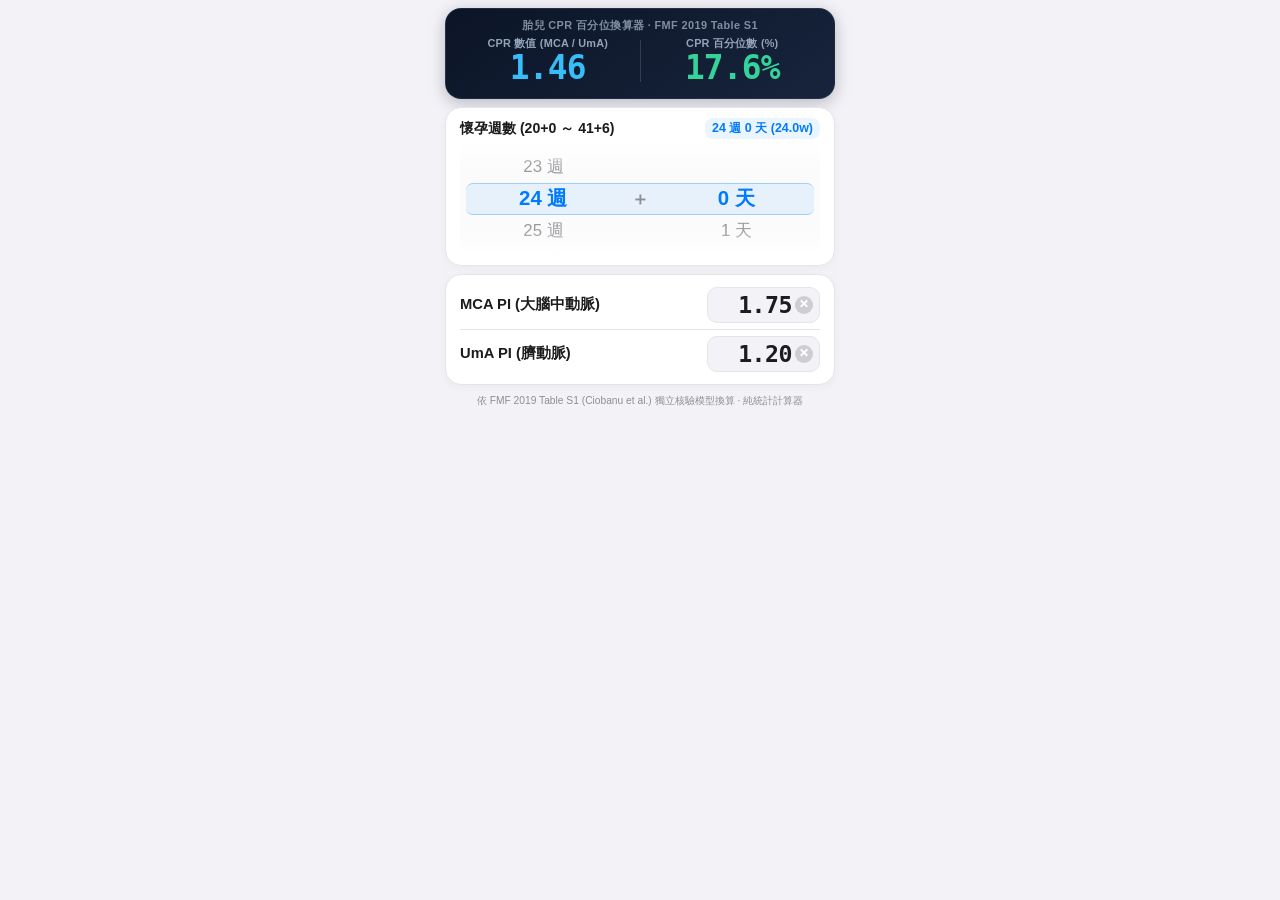
==== commit bbd163f0: "feat(ios-minimal): 依 Codex Audit 指引重構為純 CPR 百分位換算器（Table S1 獨立核驗、移除正常/異常分類、20+0~41+6 嚴格週數、嚴格十進位PI、移除" ====
--- a/index.html
+++ b/index.html
@@ -3,16 +3,16 @@
 <head>
   <meta charset="UTF-8" />
   <meta name="viewport" content="width=device-width, initial-scale=1.0, maximum-scale=1.0, user-scalable=no, viewport-fit=cover" />
-  <title>胎兒多普勒 CPR 計算器</title>
+  <title>胎兒 CPR 百分位換算器</title>
   <link rel="stylesheet" href="styles.css" />
 </head>
 <body class="ios-app-body">
 
   <div class="app-container">
     
-    <!-- 1. 核心結果卡片 (整合標題 ＋ CPR 數值 ＆ 百分位數，極致緊湊) -->
+    <!-- 1. 核心結果雙輸出卡片 (純數值換算，無任何正常／異常分類) -->
     <header class="result-card">
-      <div class="card-top-title">胎兒 CPR 計算器 · FMF 2019</div>
+      <div class="card-top-title">胎兒 CPR 百分位換算器 · FMF 2019 Table S1</div>
 
       <div class="result-data-row">
         <!-- CPR 數值 -->
@@ -23,20 +23,19 @@
 
         <div class="result-divider"></div>
 
-        <!-- 百分位數 -->
+        <!-- CPR 百分位數 (依 Table S1 獨立核驗模型) -->
         <div class="result-col">
-          <span class="result-label">百分位數 (參考值)</span>
-          <div class="result-value" id="res-centile-val">22.6%</div>
-          <span id="res-status-badge" class="status-badge badge-normal">✓ 常態區間 (≥ 5th)</span>
+          <span class="result-label">CPR 百分位數 (%)</span>
+          <div class="result-value" id="res-centile-val">17.6%</div>
         </div>
       </div>
     </header>
 
-    <!-- 2. 懷孕週數轉輪 (緊湊型 iOS Wheel Picker，零遮擋) -->
+    <!-- 2. 懷孕週數轉輪 (嚴格限定 20+0 ～ 41+6) -->
     <section class="ios-card wheel-card">
       <div class="card-header">
-        <span class="card-title">懷孕週數</span>
-        <span class="card-highlight" id="ga-selected-display">22 週 2 天 (22.3w)</span>
+        <span class="card-title">懷孕週數 (20+0 ～ 41+6)</span>
+        <span class="card-highlight" id="ga-selected-display">24 週 0 天 (24.0w)</span>
       </div>
 
       <div class="ios-picker-wrapper">
@@ -45,10 +44,10 @@
         <!-- 漸層深度遮罩 -->
         <div class="picker-fade-mask"></div>
 
-        <!-- 週數滾輪 (20 ~ 42 週) -->
+        <!-- 週數滾輪 (20 ~ 41 週) -->
         <div class="picker-column" id="picker-col-weeks">
           <div class="picker-wheel" id="wheel-weeks">
-            <!-- 由 JavaScript 自動生成 -->
+            <!-- 由 JavaScript 自動生成 20 至 41 -->
           </div>
         </div>
 
@@ -57,18 +56,18 @@
         <!-- 天數滾輪 (0 ~ 6 天) -->
         <div class="picker-column" id="picker-col-days">
           <div class="picker-wheel" id="wheel-days">
-            <!-- 由 JavaScript 自動生成 -->
+            <!-- 由 JavaScript 自動生成 0 至 6 -->
           </div>
         </div>
       </div>
     </section>
 
-    <!-- 3. MCA PI 與 UmA PI 數字輸入群組 (單行緊湊化) -->
+    <!-- 3. MCA PI 與 UmA PI 嚴格十進位輸入群組 -->
     <section class="ios-card inputs-card">
       <div class="doppler-input-row">
         <label class="doppler-title" for="input-mca">MCA PI (大腦中動脈)</label>
         <div class="input-field-box">
-          <input type="text" inputmode="decimal" id="input-mca" class="ios-number-input" value="1.75" placeholder="1.75" autocomplete="off" />
+          <input type="text" inputmode="decimal" id="input-mca" class="ios-number-input" value="1.75" placeholder="0.10–5.00" autocomplete="off" />
           <button type="button" class="btn-clear-input" id="btn-clear-mca" aria-label="清空 MCA PI">✕</button>
         </div>
       </div>
@@ -78,15 +77,15 @@
       <div class="doppler-input-row">
         <label class="doppler-title" for="input-uma">UmA PI (臍動脈)</label>
         <div class="input-field-box">
-          <input type="text" inputmode="decimal" id="input-uma" class="ios-number-input" value="1.20" placeholder="1.20" autocomplete="off" />
+          <input type="text" inputmode="decimal" id="input-uma" class="ios-number-input" value="1.20" placeholder="0.10–5.00" autocomplete="off" />
           <button type="button" class="btn-clear-input" id="btn-clear-uma" aria-label="清空 UmA PI">✕</button>
         </div>
       </div>
     </section>
 
-    <!-- 頁尾文獻提示 -->
+    <!-- 頁尾文獻標示 (純統計參考模型，零病患資料儲存) -->
     <footer class="app-footer">
-      <p class="citation-text">文獻：FMF 2019 (Ciobanu et al.) · ISUOG 2020 建議多模態評估</p>
+      <p class="citation-text">依 FMF 2019 Table S1 (Ciobanu et al.) 獨立核驗模型換算 · 純統計計算器</p>
     </footer>
 
   </div>
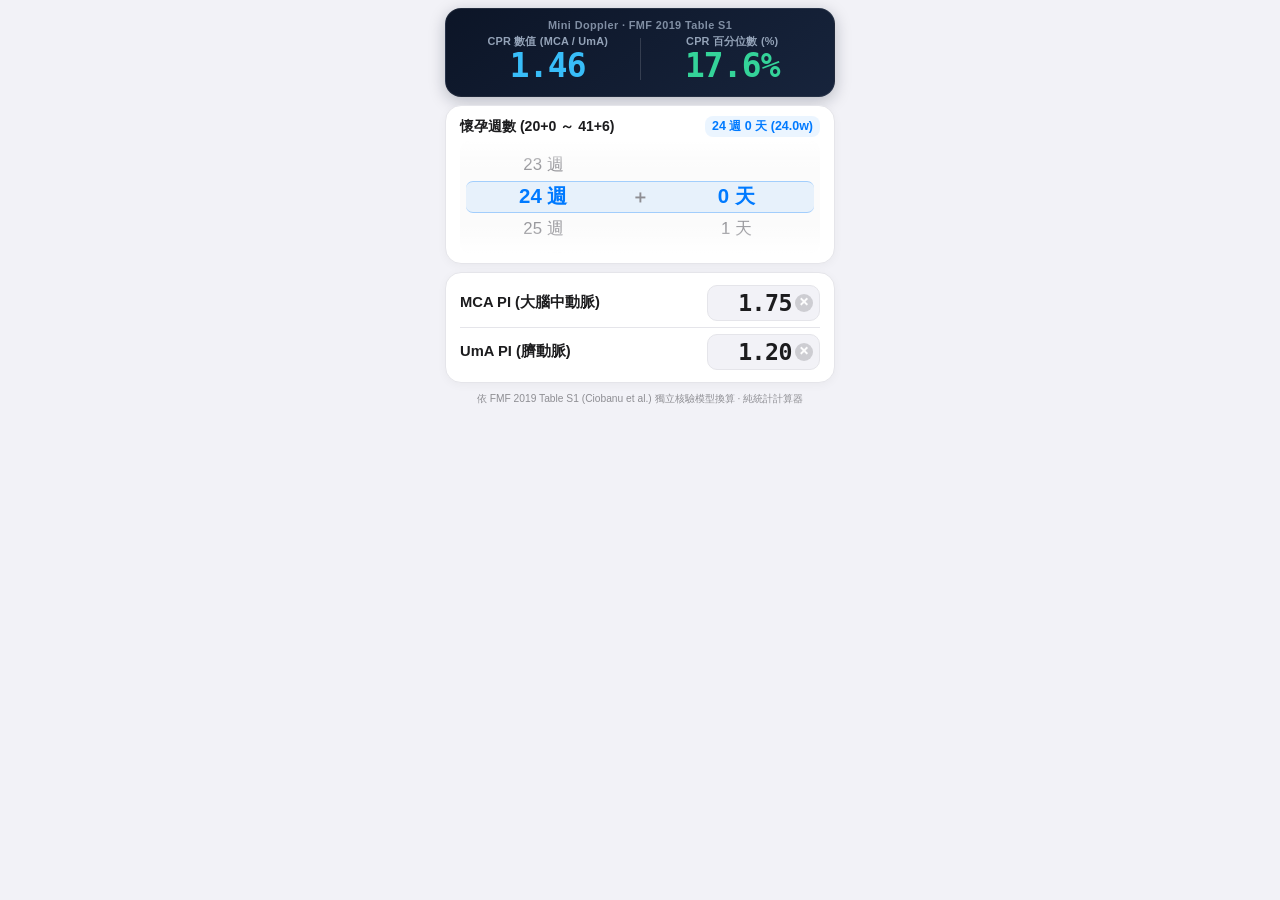
==== commit fcfde54d: "chore: 將專案與分支正式命名為 ios-mini-doppler，更新 App 顯示名稱為 Mini Doppler" ====
--- a/index.html
+++ b/index.html
@@ -3,7 +3,7 @@
 <head>
   <meta charset="UTF-8" />
   <meta name="viewport" content="width=device-width, initial-scale=1.0, maximum-scale=1.0, user-scalable=no, viewport-fit=cover" />
-  <title>胎兒 CPR 百分位換算器</title>
+  <title>Mini Doppler · 胎兒 CPR 換算器</title>
   <link rel="stylesheet" href="styles.css" />
 </head>
 <body class="ios-app-body">
@@ -12,7 +12,7 @@
     
     <!-- 1. 核心結果雙輸出卡片 (純數值換算，無任何正常／異常分類) -->
     <header class="result-card">
-      <div class="card-top-title">胎兒 CPR 百分位換算器 · FMF 2019 Table S1</div>
+      <div class="card-top-title">Mini Doppler · FMF 2019 Table S1</div>
 
       <div class="result-data-row">
         <!-- CPR 數值 -->
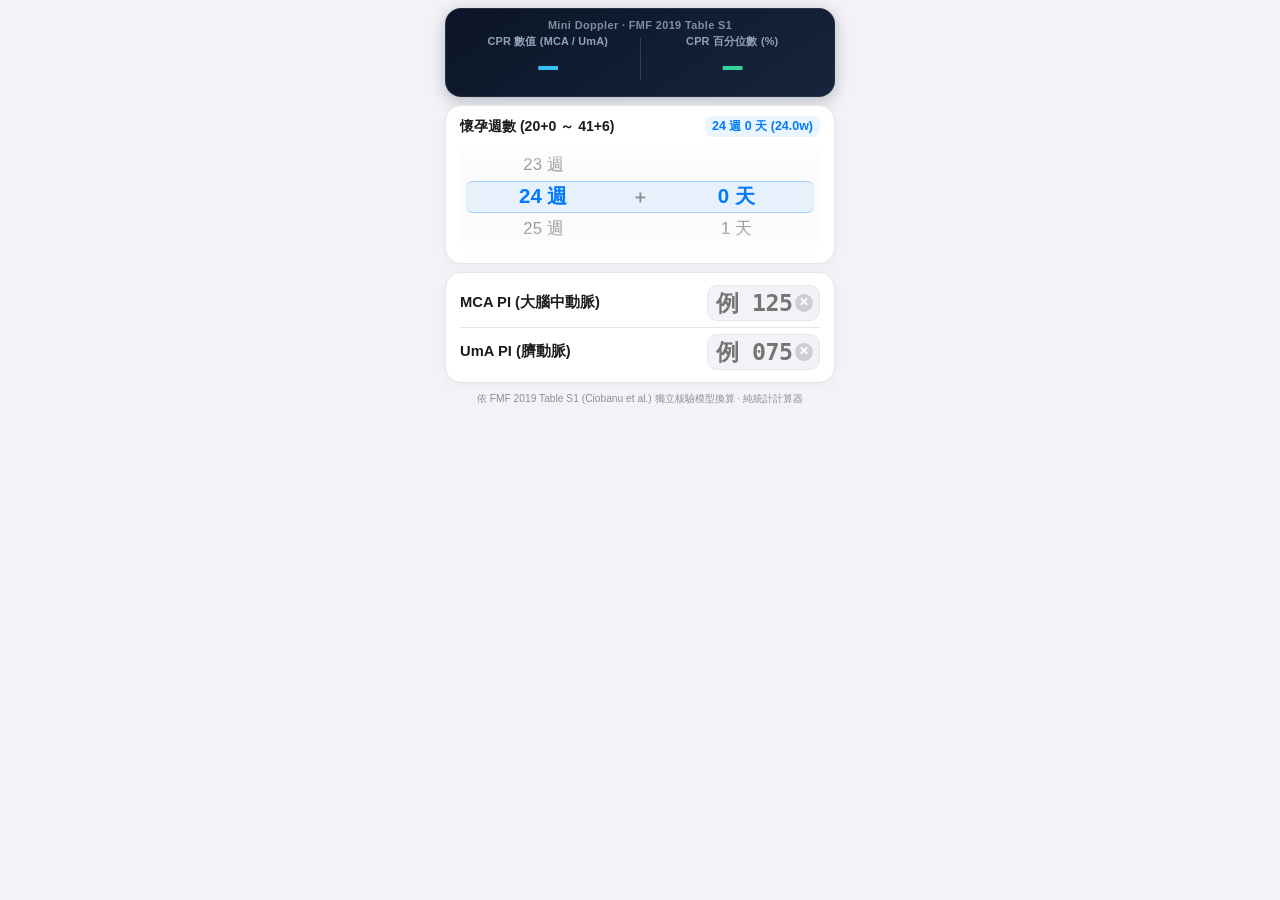
==== commit 045c206f: "release: Mini Doppler 1.0.0" ====
--- a/index.html
+++ b/index.html
@@ -18,7 +18,7 @@
         <!-- CPR 數值 -->
         <div class="result-col">
           <span class="result-label">CPR 數值 (MCA / UmA)</span>
-          <div class="result-value" id="res-cpr-val">1.46</div>
+          <div class="result-value" id="res-cpr-val">—</div>
         </div>
 
         <div class="result-divider"></div>
@@ -26,7 +26,7 @@
         <!-- CPR 百分位數 (依 Table S1 獨立核驗模型) -->
         <div class="result-col">
           <span class="result-label">CPR 百分位數 (%)</span>
-          <div class="result-value" id="res-centile-val">17.6%</div>
+          <div class="result-value" id="res-centile-val">—</div>
         </div>
       </div>
     </header>
@@ -67,7 +67,7 @@
       <div class="doppler-input-row">
         <label class="doppler-title" for="input-mca">MCA PI (大腦中動脈)</label>
         <div class="input-field-box">
-          <input type="text" inputmode="decimal" id="input-mca" class="ios-number-input" value="1.75" placeholder="0.10–5.00" autocomplete="off" />
+          <input type="text" inputmode="decimal" id="input-mca" class="ios-number-input" value="" placeholder="例 125 → 1.25" autocomplete="off" />
           <button type="button" class="btn-clear-input" id="btn-clear-mca" aria-label="清空 MCA PI">✕</button>
         </div>
       </div>
@@ -77,7 +77,7 @@
       <div class="doppler-input-row">
         <label class="doppler-title" for="input-uma">UmA PI (臍動脈)</label>
         <div class="input-field-box">
-          <input type="text" inputmode="decimal" id="input-uma" class="ios-number-input" value="1.20" placeholder="0.10–5.00" autocomplete="off" />
+          <input type="text" inputmode="decimal" id="input-uma" class="ios-number-input" value="" placeholder="例 075 → 0.75" autocomplete="off" />
           <button type="button" class="btn-clear-input" id="btn-clear-uma" aria-label="清空 UmA PI">✕</button>
         </div>
       </div>
